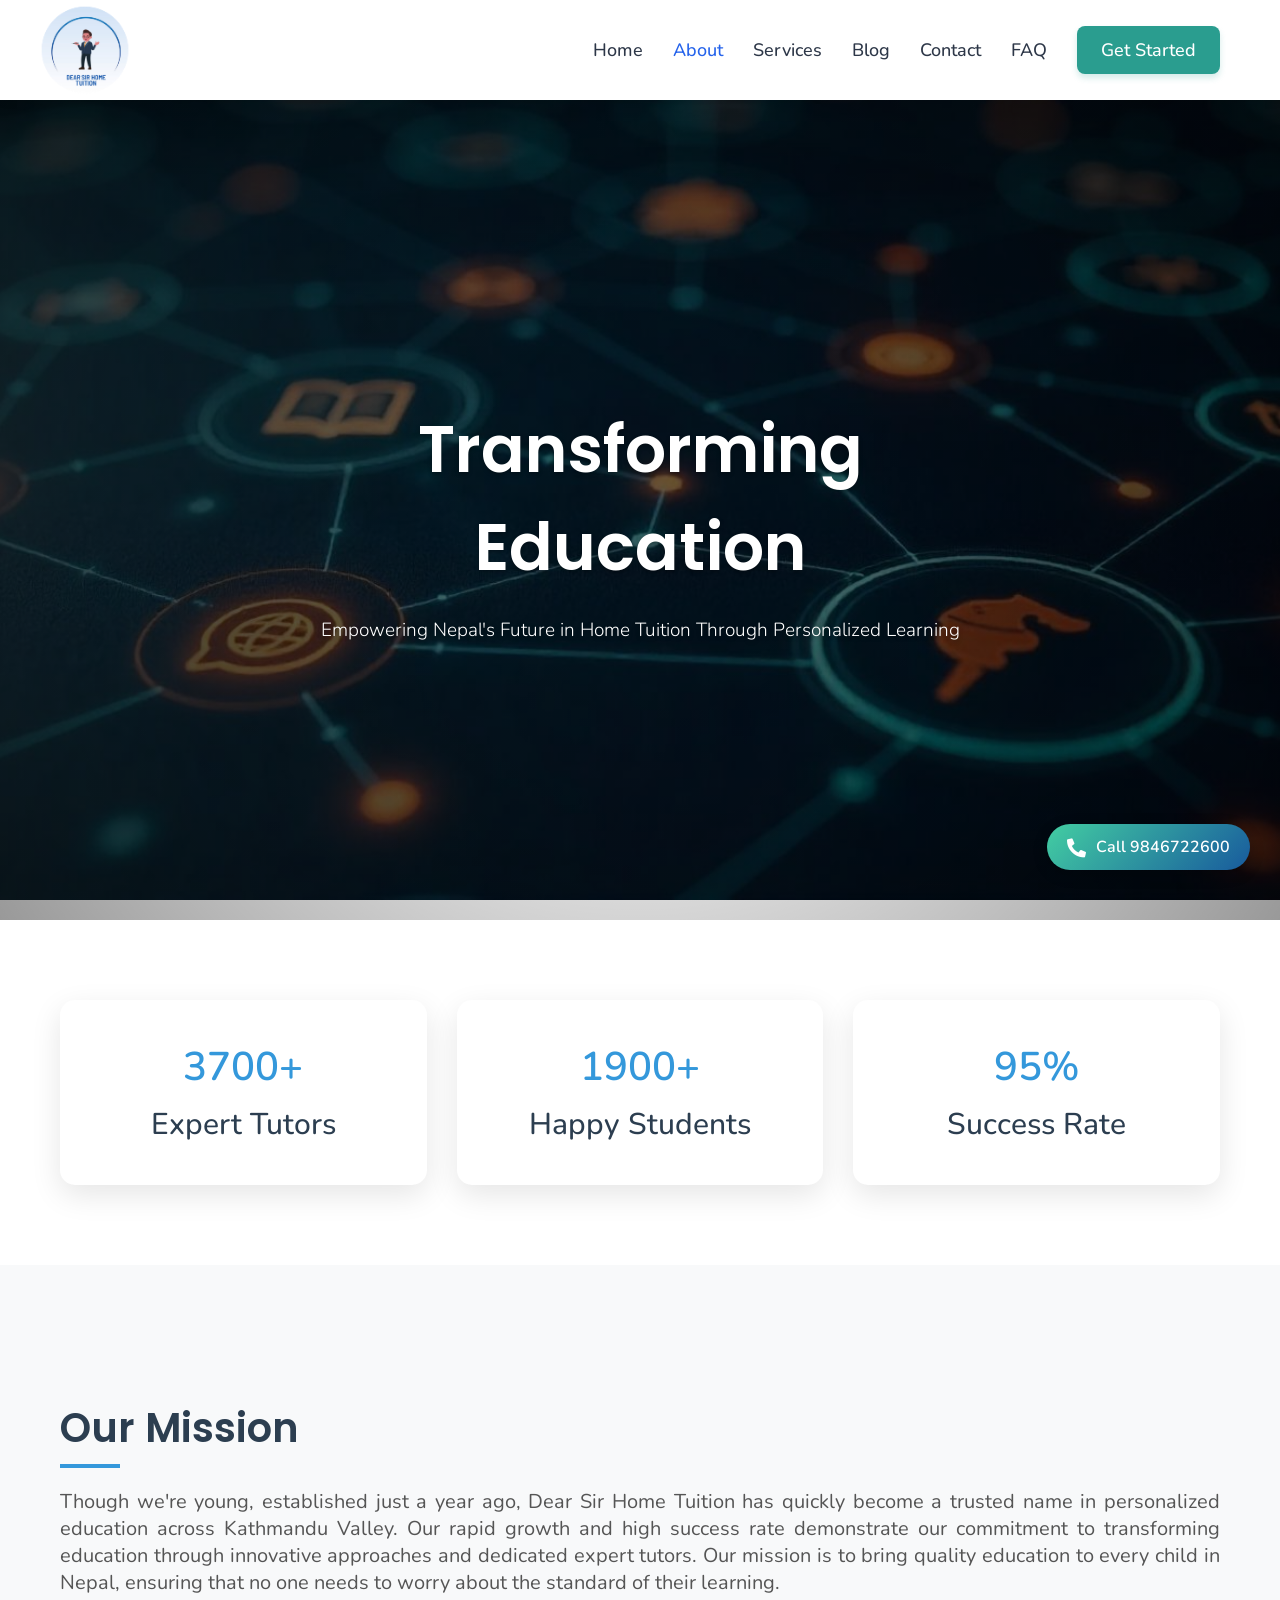
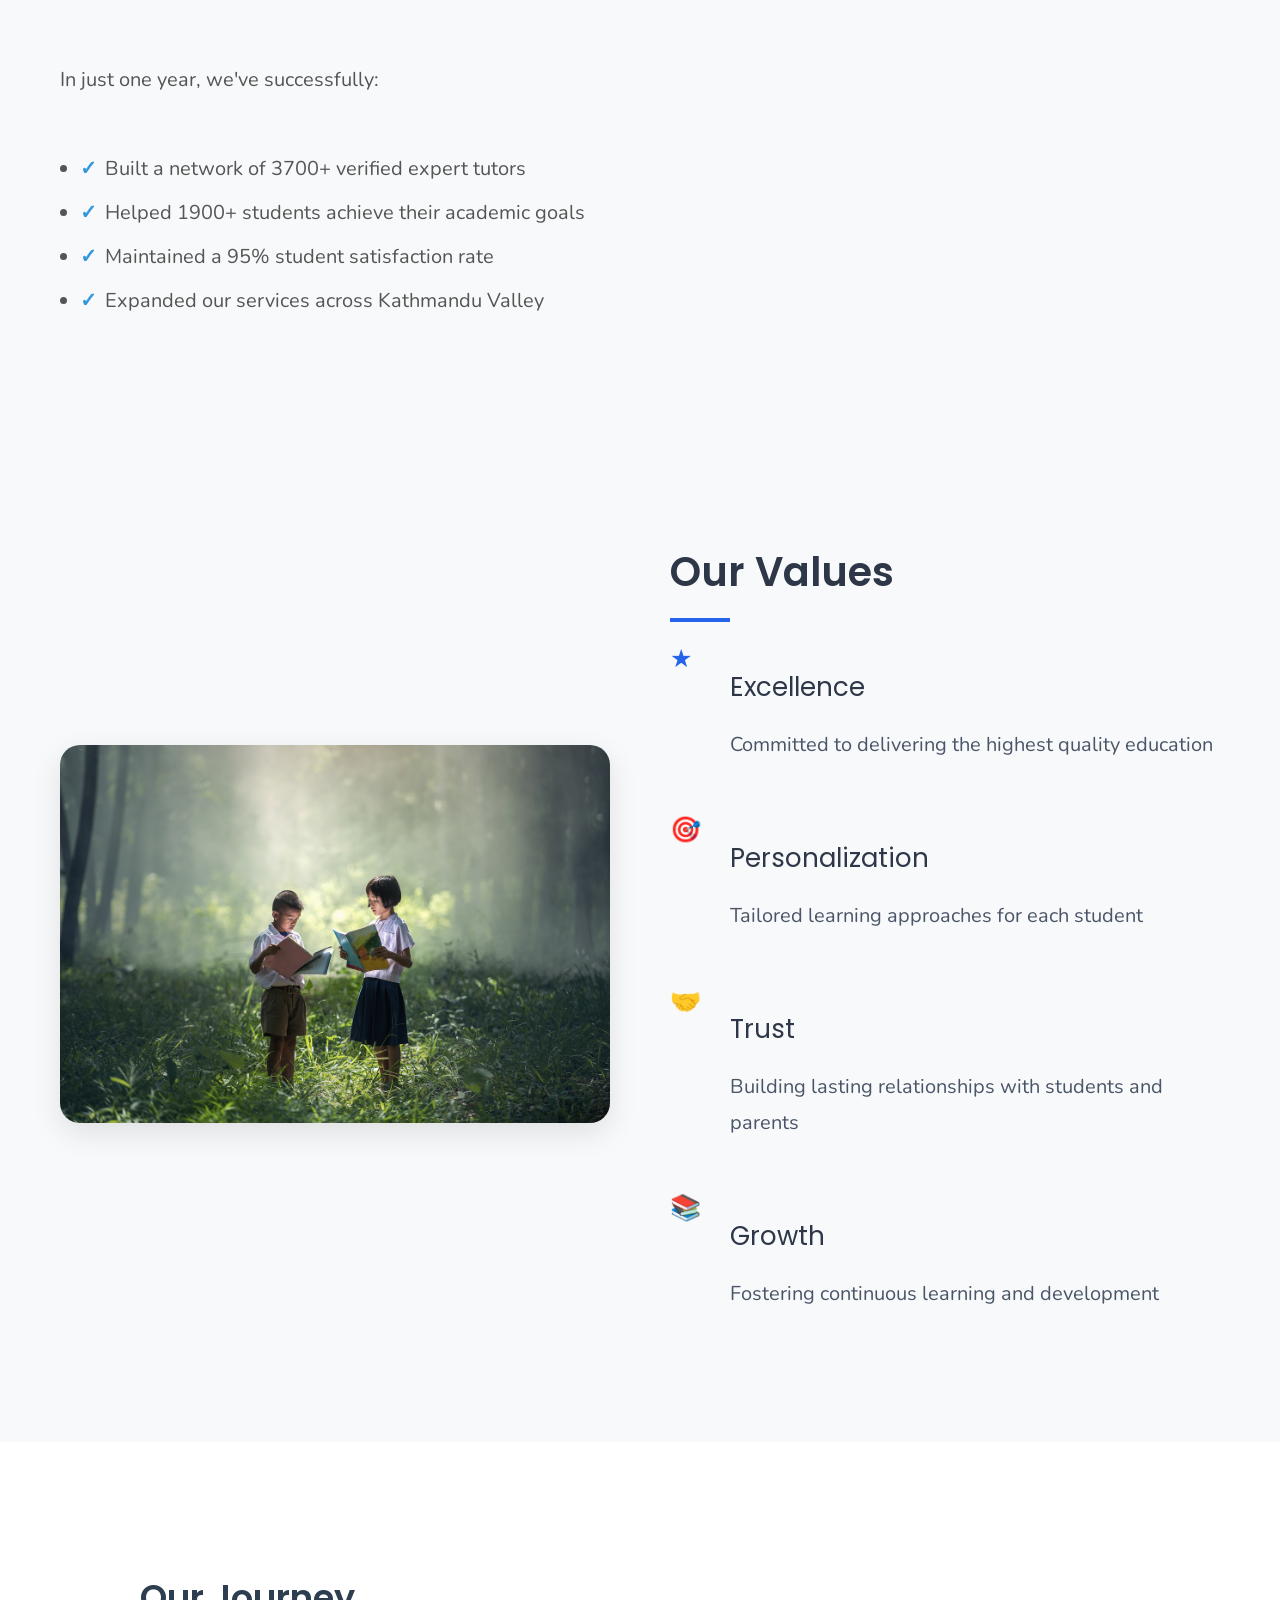
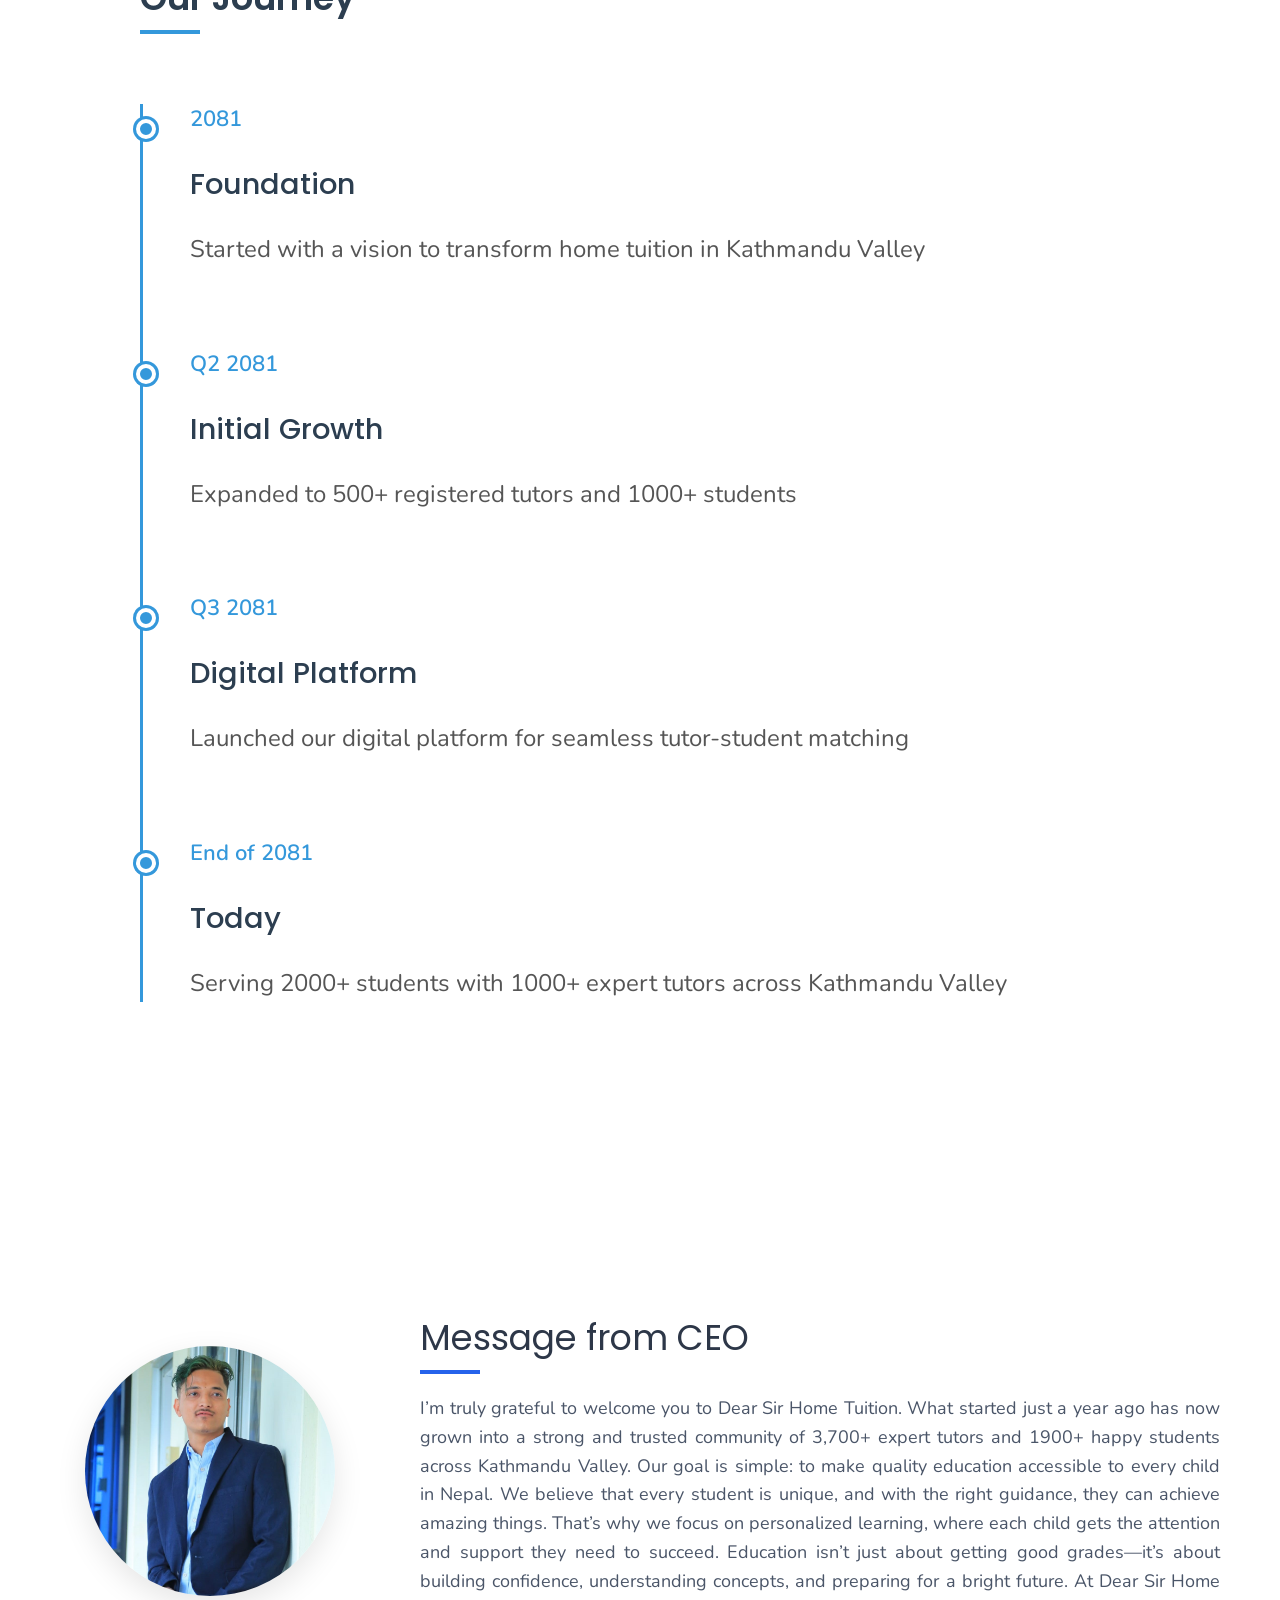
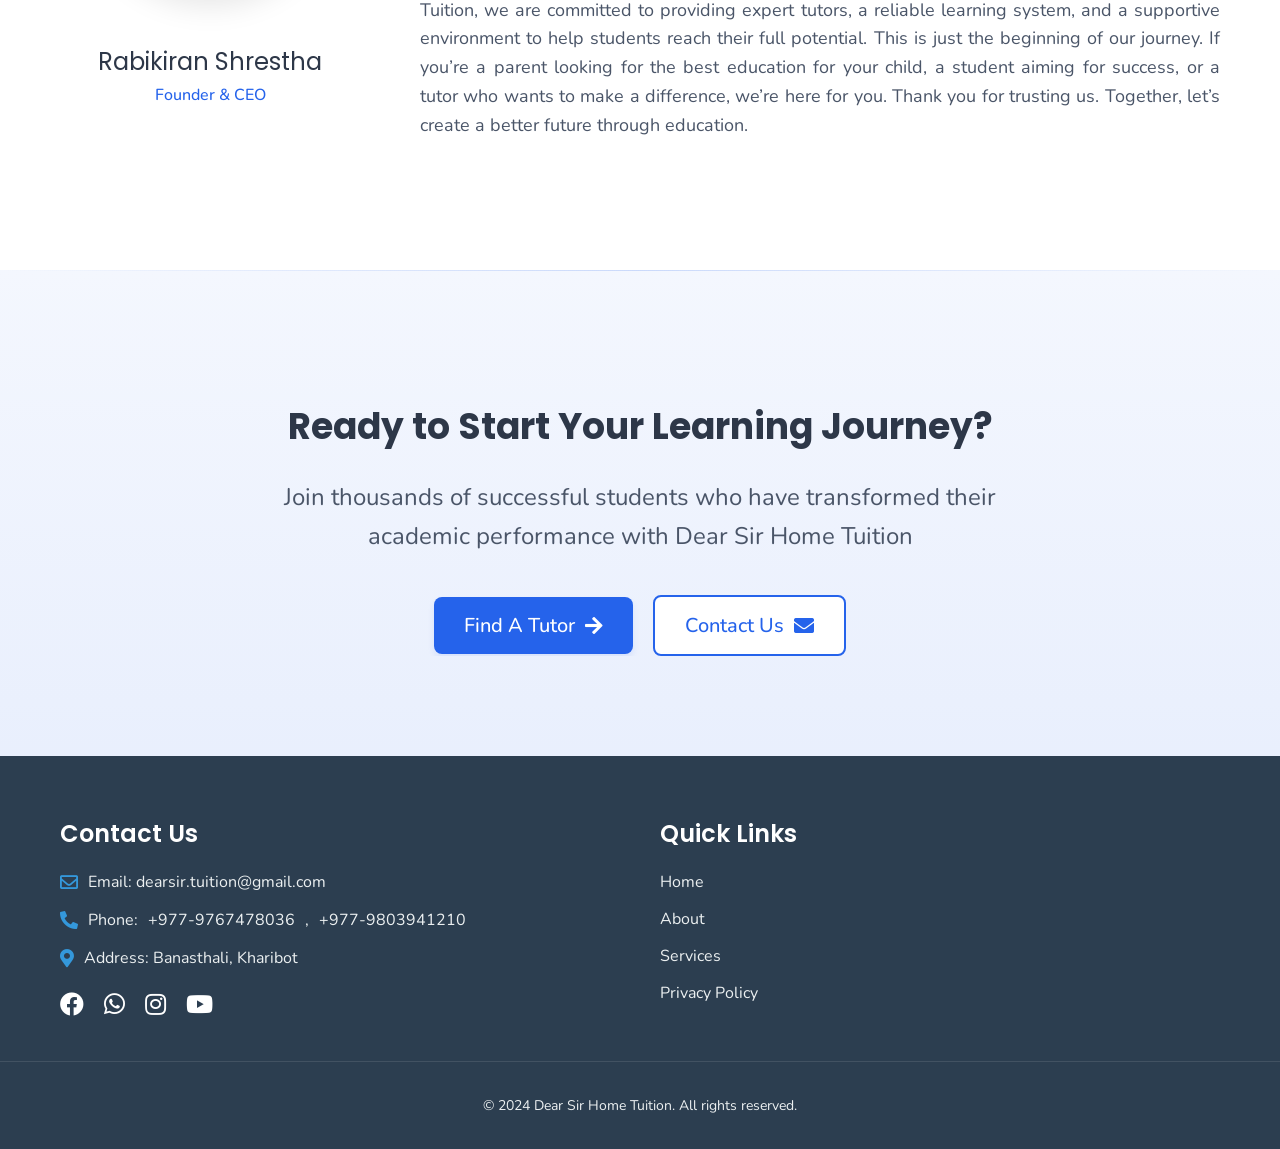
==== about.html @ 98750190 "Add files via upload" ====
<!DOCTYPE html>
<html lang="en">
<head>

     <link rel="icon" href="/image/favicon.ico" type="image/x-icon">

    <script async src="https://www.googletagmanager.com/gtag/js?id=G-DXKBVVB6PF"></script>
    <script>
      window.dataLayer = window.dataLayer || [];
      function gtag(){dataLayer.push(arguments);}
      gtag('js', new Date());

      gtag('config', 'G-DXKBVVB6PF');
    </script>
    
    <meta charset="UTF-8">
    <meta name="viewport" content="width=device-width, initial-scale=1.0">
    <title>About Us - Dear Sir Home Tuition</title>

    <!-- Same font and style imports as index.html -->
    <link rel="preconnect" href="https://fonts.googleapis.com">
    <link rel="preconnect" href="https://fonts.gstatic.com" crossorigin>
    <link href="https://fonts.googleapis.com/css2?family=Poppins:wght@400;500;600&display=swap" rel="stylesheet">
    <link href="https://fonts.googleapis.com/css2?family=Bodoni+Moda:wght@400;700&display=swap" rel="stylesheet">
    <link href="https://fonts.googleapis.com/css2?family=Macondo&display=swap" rel="stylesheet">
    <link href="https://fonts.googleapis.com/css2?family=EB+Garamond:ital,wght@0,400..800;1,400..800&family=Lato:ital,wght@0,100;0,300;0,400;0,700;0,900;1,100;1,300;1,400;1,700;1,900&family=Macondo&family=Montserrat:ital,wght@0,100..900;1,100..900&family=Noto+Sans+Mongolian&display=swap" rel="stylesheet">
    
    <link rel="stylesheet" href="style.css">
    <link rel="stylesheet" href="https://cdnjs.cloudflare.com/ajax/libs/font-awesome/5.15.1/css/all.min.css">
    <style>
        /* Modern Typography */
        h1, h2, h3 {
            font-family: 'Poppins', sans-serif !important;
            color: #2c3e50;
        }

        /* Ensure navbar stays on top */
        .navbar {
            position: relative;
            z-index: 1000;
            background: white;
        }



        body, html {
    margin: 0;
    padding: 0;
    width: 100%;
    overflow-x: hidden; /* Prevent horizontal scroll */
}

/* About hero section */
.about-hero {
    width: 100vw; /* Full viewport width */
    height: calc(100vh - 80px);
    background: linear-gradient(rgba(0, 0, 0, 0.6), rgba(0, 0, 0, 0.6)), url('image/about_bg2.png');
    background-size: cover;
    background-position: center;
    background-attachment: fixed;
    display: flex;
    align-items: center;
    justify-content: center;
    text-align: center;
    position: relative;
    overflow: hidden;
    margin: 0; /* Remove any margins */
    padding: 0; /* Remove any padding */
    left: 0;
    right: 0;
}

/* Container reset */
.container {
    width: 100%;
    margin: 0;
    padding: 0;
    overflow: hidden;
}

        .about-hero::before {
            content: '';
            position: absolute;
            top: 0;
            left: 0;
            right: 0;
            bottom: 0;
            background: radial-gradient(circle, transparent 20%, rgba(0, 0, 0, 0.4) 100%);
        }

        .about-hero-content {
            position: relative;
            z-index: 2;
            max-width: 800px;
            padding: 0 20px;
        }

        .about-hero h1 {
            font-size: 6.5em !important;
            font-weight: 600;
            margin-bottom: 20px;
            color: white;
            text-shadow: 0 2px 4px rgba(0, 0, 0, 0.3);
        }

        .about-hero p {
            font-size: 1.9em;
            font-weight: 300;
            margin-bottom: 30px;
            color: white;
            text-shadow: 0 2px 4px rgba(0, 0, 0, 0.3);
        }

        /* Add subtle floating animation to text */
        @keyframes float {
            0% { transform: translateY(0px); }
            50% { transform: translateY(-10px); }
            100% { transform: translateY(0px); }
        }

        .about-hero-content {
            animation: float 6s ease-in-out infinite;
        }

        /* Stats Section */
        .stats-section {
            padding: 80px 0;
            background: white;
        }

        .stats-grid {
            display: grid;
            grid-template-columns: repeat(3, 1fr);
            gap: 30px;
            max-width: 1200px;
            margin: 0 auto;
            padding: 0 20px;
        }

        .stat-card {
            background: white;
            padding: 40px 30px;
            text-align: center;
            border-radius: 15px;
            box-shadow: 0 10px 30px rgba(0,0,0,0.1);
            transition: transform 0.3s ease;
        }

        .stat-card:hover {
            transform: translateY(-10px);
        }

        .stat-number {
            font-size: 4em !important;
            font-weight: 600;
            color: #3498db;
            margin-bottom: 10px;
        }

        .stat-label {
            font-size: 3em !important;
            color: #2c3e50;
            font-weight: 500;
        }

        /* Mission Section Styles */
        .mission-section {
            padding: 100px 0;
            background: #f8f9fa;
        }

        .mission-content {
            max-width: 1200px;
            margin: 0 auto;
            padding: 0 20px;
        }

        .mission-text h2 {
            font-family: 'Poppins', sans-serif;
            font-size: 4em;
            font-weight: 600;
            color: #2c3e50;
            margin-bottom: 30px;
            position: relative;
          
        }

        .mission-text h2::after {
            content: '';
            position: absolute;
            bottom: -10px;
            left: 0;
            width: 60px;
            height: 4px;
            background: #3498db;
        }

        .mission-text p {
            font-size: 2rem !important;
            color: #555;
            padding-bottom: 30px;
            margin-bottom: 30px;
            text-align: justify;
        }

        .mission-text .intro-text {
            margin-bottom: 40px;
        }

        .achievement-list {
            margin-top: 20px;
            padding-left: 20px;
        }

        .achievement-list li {
            font-size: 2rem !important;
            color: #555;
            margin-bottom: 20px;
            position: relative;
            padding-left: 35px;
            line-height: 1.6;
        }

        .achievement-list li::before {
            content: '✓';
            position: absolute;
            left: 0;
            color: #3498db;
            font-weight: bold;
        }



        /* Journey Section Styles */
        .journey-section {
            padding: 100px 0;
            max-width: 1000px;
            margin: 0 auto;
        }

        .journey-section h2 {
            font-family: 'Poppins', sans-serif;
            font-size: 3.5em !important;
            font-weight: 600;
            color: #2c3e50;
            position: relative;
            
            margin-bottom: 80px;
        }

        .journey-section h2::after {
            content: '';
            position: absolute;
            bottom: -10px;
            left: 0;
            width: 60px;
            height: 4px;
            background: #3498db;
        }


        .timeline {
            position: relative;
            padding-left: 50px;
        }

        .timeline::before {
            content: '';
            position: absolute;
            left: 0;
            top: 0;
            bottom: 0;
            width: 3px;
            background: #3498db;
        }

        .timeline-item {
            margin-bottom: 100px;
            position: relative;
        }

        .timeline-item::before {
            content: '';
            position: absolute;
            left: -54px;
            top: 15px;
            width: 12px;
            height: 12px;
            border-radius: 50%;
            background: #3498db;
            border: 4px solid #fff;
            box-shadow: 0 0 0 3px #3498db;
        }

        .year {
            font-size: 2.2em;
            font-weight: 600;
            color: #3498db;
            margin-bottom: 15px;
        }

        .timeline-item h3 {
            font-size: 2.9em;
            font-weight: 500;
            color: #2c3e50;
            margin-bottom: 20px;
        }

        .timeline-item p {
            font-size: 2.4em;
            line-height: 1.6;
            color: #555;
        }

        /* Increase spacing between timeline items */
        .timeline-item {
            margin: 80px 0;
        }

        /* Make timeline line thicker */
        .timeline::before {
            width: 3px;
        }

        /* Responsive Design */
        @media (max-width: 768px) {
            .stats-grid {
                grid-template-columns: 1fr;
            }

            .mission-content {
                grid-template-columns: 1fr;
            }

           

        .mission-text p {
            font-size: 2.4rem !important;
            
        }

      

        .achievement-list li {
            font-size: 2.4rem !important;
            
        }

            
            .intro-text{
                font-size: 2rem !important;
            }
            .achievement-list2{
                font-size: 2rem !important;
            }

            .timeline::before {
                left: 20px;
            }

            .timeline-content {
                width: calc(100% - 50px);
                margin-left: 50px !important;
            }

            .journey-section h2 {
            padding-left: 2rem;
           
        }
        .journey-section h2::after {
           
         
            left: 2rem;
            
        }

            .about-hero {
                height: calc(100vh - 60px); /* Adjust for smaller navbar on mobile */
            }
            
            .about-hero p {
                font-size: 3em;
            }


        }

        .achievement-list {
            margin-top: 20px;
            padding-left: 20px;
        }

        .achievement-list li {
            font-size: 2em;
            color: #555;
            margin-bottom: 12px;
            position: relative;
            padding-left: 25px;
        }

        .achievement-list li::before {
            content: '✓';
            position: absolute;
            left: 0;
            color: #3498db;
            font-weight: bold;
        }




        /* Values Section */
        .values-section {
            padding: 80px 0;
            background: #f8f9fa;
        }

        .values-container {
            max-width: 1200px;
            margin: 0 auto;
            display: flex;
            gap: 60px;
            align-items: center;
            padding: 0 20px;
        }

        .values-image {
            flex: 1;
        }

        .mission-img {
            width: 100%;
            height: auto;
            border-radius: 20px;
            box-shadow: 0 10px 30px rgba(0, 0, 0, 0.1);
        }

        .values-content {
            flex: 1;
        }

        .values-content h2 {
            font-size: 4em !important;
            font-weight: 600;
            margin-bottom: 40px;
            color: #2d3748;
            position: relative;
        }

        .values-content h2::after {
            content: '';
            position: absolute;
            bottom: -20px;
            left: 0;
            width: 60px;
            height: 4px;
            background: #2563EB;
        }

        .value-item {
            display: flex;
            align-items: flex-start;
            margin-bottom: 30px;
            gap: 20px;
        }

        .value-icon {
            font-size: 2.5em !important;
            color: #2563EB;
            min-width: 40px;
        }

        .value-text h3 {
            font-size: 2.6em !important;
            margin-bottom: 10px;
            color: #2d3748;
        }

        .value-text p {
            font-size: 2em !important;
            color: #4a5568;
            line-height: 1.8;
        }

        @media (max-width: 768px) {
            .values-container {
                flex-direction: column;
                gap: 40px;
            }

            .values-content h2 {
                font-size: 3em;
            }

            .value-text h3 {
                font-size: 2em;
            }

            .value-text p {
                font-size: 1.4em;
            }
        }

        /* Message from CEO Section */
        .ceo-message-section {
            padding: 100px 0;
            background: #ffffff;
        }

        .ceo-message-content {
            max-width: 1200px;
            margin: 0 auto;
            display: flex;
            gap: 60px;
            align-items: center;
            padding: 0 20px;
            text-align: justify;
        }

        .ceo-image {
            flex: 0 0 300px;
            text-align: center;
        }

        .ceo-img {
            width: 250px;
            height: 250px;
            border-radius: 50%;
            object-fit: cover;
            margin-bottom: 20px;
            box-shadow: 0 10px 30px rgba(0, 0, 0, 0.1);
        }

        .ceo-info h3 {
            font-size: 2.4em;
            color: #2d3748;
            margin-bottom: 5px;
        }

        .ceo-role {
            font-size: 1.6em;
            color: #2563EB;
            font-weight: 500;
        }

        .message-content {
            flex: 1;
        }

        .message-content h2 {
            font-size: 3.5em;
            color: #2d3748;
            margin-bottom: 30px;
            position: relative;
        }

        .message-content h2::after {
            content: '';
            position: absolute;
            bottom: -10px;
            left: 0;
            width: 60px;
            height: 4px;
            background: #2563EB;
        }

        .message-text {
            font-size: 1.8em;
            line-height: 1.6;
            color: #4a5568;
            margin-bottom: 30px;
        }

        .see-more-btn {
            display: inline-flex;
            align-items: center;
            gap: 10px;
            background: #2563EB;
            color: white;
            border: none;
            padding: 15px 30px;
            border-radius: 8px;
            font-size: 1.6em;
            cursor: pointer;
            transition: all 0.3s ease;
        }

        .see-more-btn:hover {
            background: #1d4ed8;
            transform: translateX(5px);
        }

        .see-more-btn i {
            transition: transform 0.3s ease;
        }

        .see-more-btn:hover i {
            transform: translateX(5px);
        }

        @media (max-width: 768px) {
            .ceo-message-content {
                flex-direction: column;
                text-align: center;
                gap: 40px;
                text-align: justify;
            }

            .message-content h2::after {
                left: 50%;
                transform: translateX(-50%);
            }

            .ceo-image {
                flex: none;
            }

            .message-content h2 {
                font-size: 4em;
            }

            .message-text {
                font-size: 2.5em;
            }

            .see-more-btn {
                font-size: 1.4em;
            }
        }

        /* Ready to Start Section */
        .ready-start-section {
            padding: 100px 0;
            background: linear-gradient(rgba(37, 99, 235, 0.05), rgba(37, 99, 235, 0.1));
            text-align: center;
            position: relative;
            overflow: hidden;
        }

        .ready-start-section::before {
            content: '';
            position: absolute;
            top: 0;
            left: 0;
            right: 0;
            height: 1px;
            background: linear-gradient(to right, transparent, rgba(37, 99, 235, 0.2), transparent);
        }

        .ready-start-content {
            max-width: 800px;
            margin: 0 auto;
            padding: 0 20px;
        }

        .ready-start-content h2 {
            font-size: 3.6em !important;
            color: #2d3748;
            margin-bottom: 20px;
            font-weight: 700;
        }

        .ready-start-content p {
            font-size: 2.4em !important;
            color: #4a5568;
            margin-bottom: 40px;
            line-height: 1.6;
        }

        .cta-buttons {
            display: flex;
            gap: 20px;
            justify-content: center;
            align-items: center;
        }

        .cta-btn {
            display: inline-flex;
            align-items: center;
            gap: 10px;
            padding: 15px 30px;
            border-radius: 8px;
            font-size: 2em !important;
            font-weight: 500;
            text-decoration: none;
            transition: all 0.3s ease;
        }

        .cta-btn.primary {
            background: #2563EB;
            color: white;
            box-shadow: 0 4px 6px rgba(37, 99, 235, 0.1);
        }

        .cta-btn.primary:hover {
            background: #1d4ed8;
            transform: translateY(-2px);
            box-shadow: 0 6px 12px rgba(37, 99, 235, 0.2);
        }

        .cta-btn.secondary {
            background: white;
            color: #2563EB;
            border: 2px solid #2563EB;
        }

        .cta-btn.secondary:hover {
            background: rgba(37, 99, 235, 0.05);
            transform: translateY(-2px);
        }

        .cta-btn i {
            transition: transform 0.3s ease;
        }

        .cta-btn:hover i {
            transform: translateX(5px);
        }

        @media (max-width: 768px) {
            .ready-start-section {
                padding: 60px 0;
            }

            .ready-start-content h2 {
                font-size: 2.8em;
            }

            .ready-start-content p {
                font-size: 1.6em;
            }

            .cta-buttons {
                flex-direction: column;
                gap: 15px;
            }

            .cta-btn {
                width: 80% !important;
                justify-content: center;
                padding: 12px 24px;
                font-size: 1.4em;
            }
        }

    </style>
</head>
<body class="body">
      <!-- Navbar -->
<nav class="navbar">
    <div class="nav-content">
      <div class="nav-brand">
        <img src="image/logo.png" alt="Dear Sir Home Tuition Logo" onclick="window.location.href='index.html'" class="logo"/>
      </div>
      
      <ul class="nav-links">
        <li><a href="index.html" >Home</a></li>
        <li><a href="about.html" class="active">About</a></li>
        <li><a href="services.html">Services</a></li>
           <li><a href="Blog/blog.html">Blog</a></li>
        <li><a href="https://wa.me/+9779767478036">Contact</a></li>
        <li><a href="faq.html">FAQ</a></li>
        <li><button class="nav-cta" onclick="window.location.href='Apply/parent.html'">Get Started</button></li>
      </ul>
  
      <div class="hamburger">
        <div class="bar"></div>
        <div class="bar"></div>
        <div class="bar"></div>
      </div>
    </div>
  </nav>
  
  
      <!-- End of Navbar  -->

    <!-- About Hero Section -->
    <section class="about-hero">
        <div class="about-hero-content">
            <h1>Transforming Education</h1>
            <p>Empowering Nepal's Future in Home Tuition Through Personalized Learning</p>
        </div>
    </section>

    <section class="stats-section">
        <div class="stats-grid">
            <div class="stat-card">
                <div class="stat-number">3700+</div>
                <div class="stat-label">Expert Tutors</div>
            </div>
            <div class="stat-card">
                <div class="stat-number">1900+</div>
                <div class="stat-label">Happy Students</div>
            </div>
            <div class="stat-card">
                <div class="stat-number">95%</div>
                <div class="stat-label">Success Rate</div>
            </div>
        </div>
    </section>

    <!-- Mission Section -->
    <section class="mission-section">
        <div class="container">
            <div class="mission-content">
                <div class="mission-text">
                    <h2>Our Mission</h2>
                    <p class="intro-text">Though we're young, established just a year ago,
                         Dear Sir Home Tuition has quickly become a trusted name in personalized education 
                         across Kathmandu Valley. Our rapid growth and high success rate demonstrate our
                          commitment to transforming education through innovative approaches and dedicated
                           expert tutors. <b> Our mission is to bring quality education to every child in Nepal, 
                            ensuring that no one needs to worry about the standard of their learning.</b>
                    </p>
                    <p class="achievement-list2">In just one year, we've successfully:</p>

                    <ul class="achievement-list">
                        <li>Built a network of 3700+ verified expert tutors</li>
                        <li>Helped 1900+ students achieve their academic goals</li>
                        <li>Maintained a 95% student satisfaction rate</li>
                        <li>Expanded our services across Kathmandu Valley</li>
                    </ul>
                </div>
            </div>
        </div>
    </section>

    

    <!-- Values Section -->
    <section class="values-section">
        <div class="values-container">
            <div class="values-image">
                <img src="image/about_mission.jpg" alt="Our Values" class="mission-img">
            </div>
            <div class="values-content">
                <h2>Our Values</h2>
                
                <div class="value-item">
                    <div class="value-icon">★</div>
                    <div class="value-text">
                        <h3>Excellence</h3>
                        <p>Committed to delivering the highest quality education</p>
                    </div>
                </div>

                <div class="value-item">
                    <div class="value-icon">🎯</div>
                    <div class="value-text">
                        <h3>Personalization</h3>
                        <p>Tailored learning approaches for each student</p>
                    </div>
                </div>

                <div class="value-item">
                    <div class="value-icon">🤝</div>
                    <div class="value-text">
                        <h3>Trust</h3>
                        <p>Building lasting relationships with students and parents</p>
                    </div>
                </div>

                <div class="value-item">
                    <div class="value-icon">📚</div>
                    <div class="value-text">
                        <h3>Growth</h3>
                        <p>Fostering continuous learning and development</p>
                    </div>
                </div>
            </div>
        </div>
    </section>

    <!-- Our Journey Section -->
    <section class="journey-section">
        <h2>Our Journey</h2>
        <div class="timeline">
            <div class="timeline-item">
                <div class="year">2081</div>
                <h3>Foundation</h3>
                <p>Started with a vision to transform home tuition in Kathmandu Valley</p>
            </div>

            <div class="timeline-item">
                <div class="year">Q2 2081</div>
                <h3>Initial Growth</h3>
                <p>Expanded to 500+ registered tutors and 1000+ students</p>
            </div>

            <div class="timeline-item">
                <div class="year">Q3 2081</div>
                <h3>Digital Platform</h3>
                <p>Launched our digital platform for seamless tutor-student matching</p>
            </div>

            <div class="timeline-item">
                <div class="year">End of 2081</div>
                <h3>Today</h3>
                <p>Serving 2000+ students with 1000+ expert tutors across Kathmandu Valley</p>
            </div>
        </div>
    </section>

    <!-- Message from CEO Section -->
    <section class="ceo-message-section">
        <div class="container">
            <div class="ceo-message-content">
                <div class="ceo-image">
                    <img src="image/Rabikiran_Shrestha2.jpg" alt="Rabikiran Shrestha" class="ceo-img">
                    <div class="ceo-info">
                        <h3>Rabikiran Shrestha</h3>
                        <span class="ceo-role">Founder & CEO</span>
                    </div>
                </div>
                
                <div class="message-content">
                    <h2>Message from CEO</h2>
                    <p class="message-text">
                        I’m truly grateful to welcome you to Dear Sir Home Tuition. What started just a year ago has now grown into a strong and trusted community of 3,700+ expert tutors and 1900+ happy students across Kathmandu Valley.

Our goal is simple: to make quality education accessible to every child in Nepal. We believe that every student is unique, and with the right guidance, they can achieve amazing things. That’s why we focus on personalized learning, where each child gets the attention and support they need to succeed.

Education isn’t just about getting good grades—it’s about building confidence, understanding concepts, and preparing for a bright future. At Dear Sir Home Tuition, we are committed to providing expert tutors, a reliable learning system, and a supportive environment to help students reach their full potential.

This is just the beginning of our journey. If you’re a parent looking for the best education for your child, a student aiming for success, or a tutor who wants to make a difference, we’re here for you.

Thank you for trusting us. Together, let’s create a better future through education.
                    </p>
                  <!--  <button class="see-more-btn" onclick="window.location.href='blog.html#ceo-message'">
                        See More 
                        <i class="fas fa-arrow-right"></i>
                    </button> -->
                </div>
            </div>
        </div>
    </section>

  

    <!-- Ready to Start Section -->
    <section class="ready-start-section">
        <div class="container">
            <div class="ready-start-content">
                <h2>Ready to Start Your Learning Journey?</h2>
                <p>Join thousands of successful students who have transformed their academic performance with Dear Sir Home Tuition</p>
                
                <div class="cta-buttons">
                    <a href="Apply/parent.html" class="cta-btn primary">
                        Find A Tutor
                        <i class="fas fa-arrow-right"></i>
                    </a>
                    <a href="https://wa.me/+9779767478036" class="cta-btn secondary">
                        Contact Us
                        <i class="fas fa-envelope"></i>
                    </a>
                </div>
            </div>
        </div>
    </section>

    

 
<footer class="footer">
    <div class="footer-content">
      <!-- Contact Info -->
      <div class="footer-section">
        <h2>Contact Us</h2>
        <div class="contact-info">
          <p>
            <i class="far fa-envelope"></i>
            <a href="mailto:dearsir.tuition@gmail.com">Email: dearsir.tuition@gmail.com</a>
          </p>
          <p>
            <i class="fas fa-phone-alt"></i>
            Phone: <a href="tel:+9779767478036">+977-9767478036</a>,
            <a href="tel:+9779803941210">+977-9803941210</a>
          </p>
          <p>
            <i class="fas fa-map-marker-alt"></i>
            Address: Banasthali, Kharibot
          </p>
        </div>
        <!-- Social Media Links -->
        <div class="social-links">
          <a href="https://www.facebook.com/share/1PNnUetz7Z/" target="_blank" class="social-link">
            <i class="fab fa-facebook"></i>
          </a>
          <a href="https://wa.me/+9779846722600" target="_blank" class="social-link">
            <i class="fab fa-whatsapp"></i>
          </a>
          <a href="https://www.instagram.com/dearsirhome?igsh=MWFmaDdvZGg0em9ibQ==" target="_blank" class="social-link">
            <i class="fab fa-instagram"></i>
          </a>
            <a href=https://youtube.com/@dearsirhometuition?si=Ao-_BuNyDNCQ2gVK target="_blank" class="social-link">
            <i class="fab fa-youtube"></i>
          </a>
        </div>
      </div>
  
  
      <!-- Quick Links -->
      <div class="footer-section">
        <h2>Quick Links</h2>
        <ul class="quick-links">
          <li><a href="index.html">Home</a></li>
          <li><a href="about.html">About</a></li>
          <li><a href="services.html">Services</a></li>
          <li><a href="privacy.html">Privacy Policy</a></li>
        </ul>
      </div>
    </div>
  </a>
    <!-- Copyright -->
    <div class="footer-bottom">
      <p>&copy; 2024 Dear Sir Home Tuition. All rights reserved.</p>
    </div>
  </footer>
  
  
  <div class="floating-contact">
    <a href="tel:+977-9846722600" class="contact-btn">
      <i class="fas fa-phone-alt"></i>
      <span>Call 9846722600</span>
    </a>
  </div>
    

    

    
<script src="script.js"></script>
    
</body>
</html>
---- style.css ----
@import url("https://fonts.googleapis.com/css2?family=Nunito:wght@200;300;400;600;700;800;900&display=swap");
@import url('https://fonts.googleapis.com/css2?family=Bodoni+Moda:wght@400;700&display=swap');
@import url('https://fonts.googleapis.com/css2?family=DM+Sans:wght@400;500;700&display=swap');
@import url('https://fonts.googleapis.com/css2?family=Poppins:wght@400;500;600&display=swap');

@import url('https://fonts.googleapis.com/css2?family=Cormorant+Garamond:wght@400;700&display=swap');

@import url('https://fonts.googleapis.com/css2?family=Noto+Serif+Hentaigana:wght@200..900&family=Noto+Serif+Todhri&family=Roboto:ital,wght@0,100..900;1,100..900&display=swap');

@import url('https://fonts.googleapis.com/css2?family=Montserrat:wght@700&display=swap');

*:not(.navbar-link, .navbar-link, .section-title *) {

  text-decoration: none;
  outline: none;
  font-family: "Nunito", sans-serif;
  font-weight: 400;
}

* {
  box-sizing: border-box;
}

html {
    font-size: 62.5%;
    scroll-behavior: smooth;
}

body, html {
  margin: 0;
  padding: 0;
  width: 100%;
  overflow-x: hidden; /* Prevent horizontal scroll */
}

::selection {
    background: rgba(255, 215, 0, 0.3);
    color: white;
}


.navbar {
  position: fixed;
  top: 0;
  left: 0;
  width: 100%;
  background: rgba(255, 255, 255, 0.98);
  z-index: 1000;
  padding: 0;  /* Removed padding completely */
  box-shadow: 0 2px 10px rgba(0, 0, 0, 0.05);
}

.nav-content {
  display: flex;
  justify-content: space-between;
  align-items: center;
  padding: 0 2rem 0 1rem !important;  /* Added a small left padding */
  max-width: 1600px;
  margin: 0 auto;
  position: relative;
}

.nav-brand {
  display: flex;
  align-items: center;
  position: relative;
  z-index: 2;
  margin-top: -6rem !important;
  margin-bottom: -6rem !important;
  margin-left: -1rem !important;  /* Reduced from -4rem to a more moderate -1rem */
  padding-left: 0 !important;
}

/* Make the logo bigger with a more specific selector */
.nav-brand img.logo {
  height: 25rem !important;
  width: auto !important;
  max-height: none !important;
  max-width: none !important;
  object-fit: contain !important;
  margin-left: 0 !important; /* Remove this additional negative margin */
  transform: translateX(0) !important; /* Remove the transform */
}

.logo {
  height: 25rem !important;  /* Much larger with !important to override other styles */
  width: 25rem !important;   /* Also set a specific width */
  max-width: unset !important; /* Remove any max-width constraints */
  max-height: unset !important; /* Remove any max-height constraints */
}

.nav-links {
  display: flex;
  align-items: center;
  gap: 3rem;
  list-style: none;
  margin: 0;
  padding: 0;
  margin-left: auto;
  padding-right: 4rem;  /* Keep some right padding */
}

.nav-links a {
  font-size: 1.8rem;
  color: #2d3748;
  text-decoration: none;
  font-weight: 500;
  transition: all 0.3s ease;
  position: relative;
  padding: 0.5rem 0;
}

/* Remove underline effects */
.nav-links a::after {
  display: none;  /* Remove the underline effect */
}

.nav-links a:hover,
.nav-links a.active {
  color: #2A9D8F;
}

.nav-cta {
  background: #2A9D8F;
  color: #fff;
  padding: 1.2rem 2.4rem;
  border-radius: 8px;
  border: none;
  font-size: 1.8rem;
  font-weight: 500;
  cursor: pointer;
  transition: all 0.3s ease;
  box-shadow: 0 4px 6px rgba(42, 157, 143, 0.2);
}

.nav-cta:hover {
  background: #264653;
  transform: translateY(-2px);
  box-shadow: 0 6px 12px rgba(38, 70, 83, 0.3);
}

.nav-links .nav-cta.secondary {
  background: transparent;
  color: #2A9D8F;
  padding: 1.2rem 2.4rem;
  border-radius: 8px;
  border: 2px solid #2A9D8F;
  font-size: 1.6rem;
  font-weight: 500;
  cursor: pointer;
  transition: all 0.3s ease;
}

.nav-links .nav-cta.secondary.login-btn {
  padding: 1rem;
  border-radius: 50%;
  width: 40px;
  height: 40px;
  display: flex;
  align-items: center;
  justify-content: center;
  font-size: 1.4rem;
}

.nav-links .nav-cta.secondary:hover {
  background: #2A9D8F;
  color: white;
}

/* Mobile menu button */
.hamburger {
  display: none;
  cursor: pointer;
  z-index: 101; /* Ensure it's clickable above other elements */
}

.bar {
  display: block;
  width: 25px;
  height: 3px;
  margin: 5px auto;
  transition: all 0.3s ease;
  background-color: #333; /* Add darker color to make sure it's visible */
}

.hamburger.active .bar:nth-child(1) {
  transform: rotate(-45deg) translate(-5px, 6px);
}

.hamburger.active .bar:nth-child(2) {
  opacity: 0;
}

.hamburger.active .bar:nth-child(3) {
  transform: rotate(45deg) translate(-5px, -6px);
}

.nav-links.show {
  display: flex !important;
  flex-direction: column;
  position: absolute;
  top: 70px;
  left: 0;
  right: 0;
  background: white;
  box-shadow: 0 5px 10px rgba(0,0,0,0.1);
  padding: 20px;
  z-index: 999;
}

@media (max-width: 768px) {
  .hamburger {
    display: block;
  }
}

/* Mobile Responsive */
@media (max-width: 768px) {
  .hamburger {
    display: block;
  }

  .hamburger.active .bar:nth-child(2) {
    opacity: 0;
  }

  .hamburger.active .bar:nth-child(1) {
    transform: translateY(8px) rotate(45deg);
  }

  .hamburger.active .bar:nth-child(3) {
    transform: translateY(-8px) rotate(-45deg);
  }

  .nav-links {
    position: fixed;
    left: -100%;
    top: 0;
    gap: 0;
    flex-direction: column;
    background: rgba(255, 255, 255, 0.98);
    width: 100%;
    height: 100vh;
    text-align: center;
    transition: 0.3s ease-in-out;
    box-shadow: 0 2px 10px rgba(0, 0, 0, 0.1);
    padding: 7rem 0 2rem 0;
    padding-left: 0;  /* Remove padding on mobile */
    justify-content: flex-start;
    z-index: 1000; /* Ensure it appears above other content */
    display: flex;
    align-items: center;
    overflow-y: auto;
  }

  .nav-links.active {
    left: 0;
  }

  .nav-links li {
    margin: 1rem 0;
    transform: translateY(20px);
    opacity: 0;
    transition: all 0.3s ease;
  }
  
  .nav-links.active li {
    transform: translateY(0);
    opacity: 1;
    transition-delay: 0.2s;
  }
  
  .nav-links.active li:nth-child(2) { transition-delay: 0.3s; }
  .nav-links.active li:nth-child(3) { transition-delay: 0.4s; }
  .nav-links.active li:nth-child(4) { transition-delay: 0.5s; }
  .nav-links.active li:nth-child(5) { transition-delay: 0.6s; }
  .nav-links.active li:nth-child(6) { transition-delay: 0.7s; }
  .nav-links.active li:nth-child(7) { transition-delay: 0.8s; }
  .nav-links.active li:nth-child(8) { transition-delay: 0.9s; }

  .nav-links a {
    font-size: 2.5rem;  /* Increased mobile font size */
    padding: 1rem 0;  /* Adjusted mobile padding */
    font-weight: 500;
    display: inline-block;
    position: relative;
  }
  
  .nav-links a::after {
    content: '';
    position: absolute;
    width: 0;
    height: 2px;
    bottom: 0;
    left: 50%;
    background-color: #43cea2;
    transition: all 0.3s ease;
    transform: translateX(-50%);
  }
  
  .nav-links a:hover::after,
  .nav-links a.active::after {
    width: 50%;
  }

  .nav-cta {
    font-size: 2.2rem;  /* Adjusted mobile CTA font size */
    padding: 1.2rem 2.5rem;  /* Adjusted mobile CTA padding */
    margin-top: 1.5rem;
  }

  .nav-brand {
    margin-top: -6rem !important;
    margin-bottom: -6rem !important;
    margin-left: -1rem !important; /* Reduced for mobile too */
    padding-left: 0 !important;
    z-index: 1001; /* Make logo appear above the fullscreen menu */
  }
  
  .hamburger {
    z-index: 1001; /* Make hamburger appear above the fullscreen menu */
  }
  
  /* Add close button styling at the top of the menu */
  .nav-links.active::before {
    content: "×";
    position: absolute;
    top: 20px;
    right: 20px;
    font-size: 3rem;
    color: #333;
    cursor: pointer;
    display: none; /* Hide as we're using hamburger instead */
  }
  
  /* Style the profile dropdown in fullscreen menu */
  #profileContainer {
    margin-top: 2rem;
  }
  
  .profile-trigger i {
    font-size: 2.5rem;
  }
  
  .dropdown-content {
    position: relative;
    box-shadow: none;
    margin-top: 1rem;
    width: 100%;
    background: #f5f5f5;
    border-radius: 10px;
  }
  
  .dropdown-content a {
    font-size: 2rem;
    padding: 1.2rem;
  }
}

/* Teacher Login Dropdown */
.dropdown {
  position: relative;
  display: inline-block;
}

.dropdown-toggle {
  display: flex;
  align-items: center;
  gap: 0.5rem;
}

.dropdown-menu {
  display: none;
  position: absolute;
  right: 0;
  top: 100%;
  background: #fff;
  min-width: 200px;
  box-shadow: 0 4px 12px rgba(0, 0, 0, 0.1);
  border-radius: 8px;
  padding: 0.5rem 0;
  z-index: 1000;
}

.dropdown:hover .dropdown-menu {
  display: block;
}

.dropdown-item {
  display: block;
  padding: 0.8rem 1.5rem;
  color: #2d3748;
  font-size: 1.4rem;
  transition: all 0.3s ease;
}

.dropdown-item:hover {
  background: #f7fafc;
  color: #2563EB;
}

.dropdown-divider {
  height: 1px;
  background: #e2e8f0;
  margin: 0.5rem 0;
}

@media (max-width: 768px) {
  .dropdown-menu {
    position: static;
    box-shadow: none;
    background: #f7fafc;
    margin-top: 0.5rem;
  }

  .dropdown-item {
    padding: 1rem 2rem;
    font-size: 1.6rem;
  }
}

/* Active link styles */
.nav-links a.active {
  color: #2563EB; /* Blue color for active link */
  position: relative;
}

.nav-links a.active::after {
  content: '';
  position: absolute;
  bottom: -4px;
  left: 0;
  width: 100%;
  height: 2px;
  background-color: #2563EB;
  transition: width 0.3s ease;
}

/* Hover effect for non-active links */
.nav-links a:not(.active):hover {
  color: #2563EB;
}



/* Mobile Responsive */
@media (max-width: 768px) {

  .nav-content {
    padding: 0 2rem;
  }

  /* Remove conflicting styles for nav-links */
  /* .nav-links {
    display: none; 
    position: absolute;
    top: 100%;
    left: 0;
    width: 100%;
    background: #fff;
    padding: 2rem;
    flex-direction: column;
    gap: 2rem;
    box-shadow: 0 2px 10px rgba(0, 0, 0, 0.1);
  }

  .nav-links.active {
    display: flex;
  } */

  .mobile-menu-btn {
    display: flex;
  }

  .mobile-menu-btn.active span:nth-child(1) {
    transform: rotate(45deg) translate(8px, 8px);
  }

  .mobile-menu-btn.active span:nth-child(2) {
    opacity: 0;
  }

  .mobile-menu-btn.active span:nth-child(3) {
    transform: rotate(-45deg) translate(7px, -7px);
  }

  .nav-cta {
    font-size: 2.8rem; /* Matching font size for CTA button */
    padding: 1.5rem 2rem; /* Adjusted padding */
  }


  .hero-subtitle {
    font-size: 2.2rem;
    width: 100%;
    padding: 0 2rem;
    margin: 2rem 0;
    white-space: normal;  /* Allow text to wrap */
    text-align: left;
  }

  /* Force line breaks after specific text */
  .hero-subtitle::after {
    content: 'Empowering students with personalized\A learning experiences and expert guidance\A for academic excellence.';
    white-space: pre;  /* Preserve line breaks */
    display: block;
    font-size: 2.6rem;
  }

  /* Hide the original text */
  .hero-subtitle br,
  .hero-subtitle span {
    display: none;
  }

  .hero-right {
    display: none !important;
  }

  
  .nav-brand {
    padding-left: 0;  
    margin-left: 0;/* Increased negative margin */
  }

  .welcome-text {
    font-size: 7rem;
    display: block;
    text-align: left;
    margin-bottom: 2rem;
  }

  .dear-text {
    font-size: 7rem;
    margin-top: 0;  /* Reset any existing margin */
  }



  .trusted-text {
    font-size: 2.8rem;
    text-align: left;
    margin: 2rem 0;
  }
}

/* Adjust main content padding to account for fixed navbar */
.container {
  padding-top: 8rem;
}



/* Hero Section Updates */
.section-1 {
  position: relative;
  min-height: 90vh; /* Just reduced height */
  background: #ffffff;
  display: flex;
  align-items: center;
  padding: 0 5%;
  overflow: hidden;
}



.hero-title {
  font-size: 7.2rem;
  
  font-family: 'Poppins', sans-serif;
  font-weight: 700;
  line-height: 1.2;
  margin-bottom: 1.5rem;
}





.welcome-text {
  font-size: 4.8rem;
  display: inline-block;
  position: relative;
  font-family: 'Poppins', sans-serif;
  color: transparent;
  min-width: 300px;

}

.welcome-text::before {
  content: 'Welcome to';
  position: absolute;
  top: 0;
  left: 0;
  width: 0;
  height: 100%;
  white-space: nowrap;
  overflow: hidden;
  color: #252525;
  font-weight: 600;
  letter-spacing: -0.02em;
  border-right: 4px solid #008fb2;
  animation: typing 4s steps(10) infinite;
}

@keyframes typing {
  0%, 90%, 100% {
    width: 0;
  }
  30%, 60% {
    width: 100%;
  }
}

@keyframes cursor {
  50% {
    border-color: transparent;
  }
}





.dear-text {
  font-family: 'Montserrat', sans-serif;
  font-weight: 700;
  color: #007BFF;
  margin-bottom: 2.5rem; /* Increased from default to add more space */
  display: inline-block;
  position: relative;
  line-height: 1.2;
}

.dear-text .line1,
.dear-text .line2 {
  font-family: 'Poppins', sans-serif;  /* Added selector and !important */
  font-weight: 500;
  display: block;
}


.hero-subtitle {
  font-family: 'Poppins', sans-serif;
  font-size: 2rem;
  font-weight: 400;
  color: #404040;
  max-width: 800px;
  margin: 0 0 3rem 0; /* Increased bottom margin to 3rem */
  line-height: 1.5;
  position: relative;
  text-align: left;
}

.trusted-text {
  font-family: 'Poppins', sans-serif;
  font-size: 1.8rem;
  font-weight: 400;
  color: #555;
  margin: 0 0 4rem 0; /* Increased bottom margin to 4rem */
  position: relative;
}

.trusted-number {
  color: #2563EB;
  font-weight: 600;
  display: inline;  /* Ensure number stays inline */
}

.hero-buttons {
  display: flex;
  gap: 2rem;
  margin-top: 2rem; /* Adjust as needed but keeping some space */
}

.primary-btn {
  padding: 1.6rem 3.2rem;
  background: #25aceb;
  color: #fff;
  border: none;
  border-radius: 50px;  /* More rounded corners */
  font-size: 1.8rem;
  font-weight: 500;
  cursor: pointer;
  transition: all 0.3s ease;
  box-shadow: 0 4px 15px rgba(37, 99, 235, 0.2);  /* Subtle shadow */
  text-transform: capitalize;  /* Better text formatting */
  letter-spacing: 0.5px;
}

.primary-btn:hover {
  transform: translateY(-2px);
  box-shadow: 0 6px 20px rgba(37, 99, 235, 0.3);
  background: #1d84d8;  /* Slightly darker on hover */
}
.secondary-btn {
  padding: 1.5rem 3rem;
  background: transparent;
  color: #2563EB;
  border: 2px solid #2563EB;
  border-radius: 8px;
  font-size: 1.6rem;
  font-weight: 500;
  cursor: pointer;
  transition: all 0.3s ease;
}

.primary-btn:hover {
  background: #1d4ed8;
  transform: translateY(-2px);
}

.secondary-btn:hover {
  background: rgba(37, 99, 235, 0.1);
  transform: translateY(-2px);
}

/* Mobile Responsive */
@media (max-width: 768px) {
  .section-1 {
    min-height: 90vh; /* Just reduced height */
    padding: 2rem;
    justify-content: flex-start;
  }


  .hero-left {
    width: 100%;
    padding: 1rem 0;
    margin-top: -5rem; /* Reduced from -15rem */
  }

 
 

  .dear-text .line1,
  .dear-text .line2 {
    font-family: 'Poppins', sans-serif;
    font-weight: 700;
    display: block;
    font-size: 8rem !important;
    white-space: nowrap;
  }



  /* Remove any conflicting styles */
  .hero-title {
    display: block;
    width: 100%;
  }

  /* Adjust typing animation for mobile */
  @keyframes typing {
    0%, 90%, 100% {
      width: 0;
    }
    30%, 60% {
      width: 9.2ch; /* Explicitly set width to match text length */
    }
  }

  /* Subtitle */
  .hero-subtitle {
    font-size: 5rem !important;
    width: 100%;
    padding: 0 1rem; /* Reduced from 2rem */
    margin: 1rem 0; /* Reduced from 2rem */
    display: flex;
    flex-direction: column;
    gap: 0.8rem; /* Reduced from 1.5rem */
  }

  .hero-subtitle br {
    display: block;  /* Force line breaks in mobile */
  }

  /* Trusted by text */
  .trusted-text {
    font-size: 2.5rem !important;
    text-align: left;
    padding-top: 1rem; /* Reduced from 2rem */
    margin-top: 0.5rem; /* Reduced from 2rem */
    white-space: nowrap;  /* Reinforce single line on mobile */
  }
  
  .trusted-line1,
  .trusted-line2 {
    display: block;
    line-height: 1.4;
  }

  /* Button */
  .hero-buttons {
    justify-content: flex-start; /* Align button to left */
    margin-top: 1.2rem; /* Reduced from 2rem */
    padding-top: 1rem; /* Reduced from 2rem */
  }

  .primary-btn {
    font-size: 3rem;
    padding: 2rem 4rem;
    width: auto; /* Remove fixed width */
    min-width: 300px;
  }
}

/* Additional adjustments for very small screens */
@media (max-width: 480px) {
  .welcome-text {
    font-size: 6rem;
  }

  .dear-text {
    font-size: 7rem;
  }

  .hero-subtitle {
    font-size: 2rem;
    margin: 2rem 0;
  }
}




.section-1 {
  position: relative;
  min-height: 90vh; /* Just reduced height */
  display: flex;
  align-items: center;
  overflow: hidden;
}

.hero-left {
  width: 45%;  /* Keep original width for desktop */
  padding-left: -1rem;
  z-index: 2;
}

.hero-right {
  position: absolute;
  top: 0;
  right: 0;
  width: 70%;
  height: 100vh;
  background: #033451;
  z-index: 1;
  clip-path: polygon(40% 0, 30% 50%, 40% 100%, 100% 100%, 100% 0);
  display: flex;
  justify-content: center;
  align-items: center;
 

}



.whiteboard-container {
  position: absolute;
  right: 8%;  /* Adjusted from 10% to move it closer to the right */
  top: 45%;   /* Adjusted from 50% to align with the model */
  transform: translateY(-50%);
  width: 400px;  /* Increased from 300px */
  z-index: 3;
}

.whiteboard-small {
  width: 100%;
  height: auto;
  opacity: 0.95;  /* Slightly increased opacity */
}

.whiteboard-text {
  position: absolute;
  top: 50%;
  left: 55%;
  transform: translate(-50%, -50%);
  text-align: center;
  width: 85%;  /* Increased text area width */
}

.nepali-text {
  color: #033451;
  font-size: 3rem;  /* Increased from 2.4rem */
  font-weight: 600;
  margin: 0.8rem 0;  /* Increased spacing between lines */
  line-height: 1.4;
  font-family: 'Preeti', Arial, sans-serif;
}

/* Responsive adjustments */
@media (max-width: 1400px) {
  .whiteboard-container {
    width: 350px;
  }
  .nepali-text {
    font-size: 2.6rem;
  }
}

@media (max-width: 1200px) {
  .whiteboard-container {
    width: 300px;
  }
  .nepali-text {
    font-size: 2.2rem;
  }
}

@media (max-width: 768px) {
  .whiteboard-container {
    width: 250px;
    right: 5%;
  }
  .nepali-text {
    font-size: 1.8rem;
  }
}

.sketchfab-embed-wrapper {
  position: relative;
  width: 100%;
  height: 100%;
}

.sketchfab-embed-wrapper iframe {
  width: 100%;
  height: 100%;
  border: none;
}

.model-overlay {
  position: absolute;
  bottom: 0;
  left: 0;
  right: 0;
  height: 100px;
  background: linear-gradient(to bottom, transparent, #033451);
  pointer-events: none;
  z-index: 1;
}

.pointer-overlay {
  position: absolute;
  bottom: 15px; /* Adjust this value to align with the pointer */
  left: 50%;
  transform: translateX(-50%);
  width: 145px; /* Size of the pointer button area */
  height: 140px; /* Size of the pointer button area */
  background: #033451;
  border-radius: 100%; /* Makes it circular */
  pointer-events: none;
  z-index: 2;
}

/* Hide all Sketchfab UI elements */
.sketchfab-embed-wrapper iframe {
  pointer-events: none; /* This will disable all interactions */
}

/* Hide the attribution text */
.sketchfab-embed-wrapper p {
  display: none;
}



/* Stars background */
.hero-right::before {
  content: '';
  position: absolute;
  width: 100%;
  height: 100%;
  background-image: 
    radial-gradient(white 1px, transparent 1px),
    radial-gradient(white 1px, transparent 1px);
  background-size: 50px 50px;
  background-position: 0 0, 25px 25px;
  opacity: 0.1;
  animation: twinkle 1s infinite alternate;
}

/* Add some larger stars */
.hero-right::after {
  content: '';
  position: absolute;
  width: 100%;
  height: 100%;
  background-image: 
    radial-gradient(white 1.5px, transparent 1.5px),
    radial-gradient(white 1.5px, transparent 1.5px);
  background-size: 100px 100px;
  background-position: 0 0, 50px 50px;
  opacity: 0.05;
  animation: twinkle 3s infinite alternate;
}

/* Twinkling animation */
@keyframes twinkle {
  0% {
    opacity: 0.05;
  }
  50% {
    opacity: 0.1;
  }
  100% {
    opacity: 0.15;
  }
}


















/* Section 2 */

.role-heading {
  text-align: center;
  font-size: 10rem;
  color: #1F2937;
  margin-bottom: 6rem;  /* Reduced from 10rem to 6rem */
  font-weight: 700 !important;
  font-family: "Noto Serif Hentaigana", serif;

  animation: fadeUp 0.8s ease forwards;
  animation-play-state: paused;
}


/* Mobile responsive adjustment */
@media (max-width: 768px) {
  .section-2 {
    padding: 2rem;
    background: #f8f8f8;
  }

  .role-heading {
    text-align: center;
    margin-top: 2rem;
    font-size: 3.2rem;
    color: #1F2937;
    margin-bottom: 4rem;
    font-weight: 700 !important;
  }

  .role-cards-container {
    display: flex;
    flex-direction: column;
    align-items: center;
    gap: 3rem;
    padding: 1rem;
    width: 100%;
  }

  .role-card {
    background: #fff;
    padding: 5rem 2rem !important;  /* Increased vertical padding */
    border-radius: 2rem;
    text-align: center;
    box-shadow: 0 10px 30px rgba(0, 0, 0, 0.05);
    width: 100%;
    max-width: 300px;  /* Reduced width */
    min-height: auto !important;  /* Increased height */
    display: flex;
    flex-direction: column;
    justify-content: space-between;
  }

  .icon-circle {
    width: 8rem;
    height: 8rem;
    
    border-radius: 50%;
    display: flex;
    align-items: center;
    justify-content: center;
    margin: 0 auto 3rem;  /* Increased bottom margin */
  }

  .role-card h3 {
    font-family: "Roboto", serif;
    font-size: 5rem !important;  /* Added !important */
    margin-bottom: 2.5rem;
    font-weight: 600 !important;
    color: #333;
  }

  .role-card p {
    font-size: 3rem !important;  /* Added !important */
    line-height: 1.6;
    margin-bottom: 2rem;
    padding: 0 1.5rem;
    color: #666;
  }

  .role-btn {
    width: 80%;
    padding: 1.6rem;
    border-radius: 50px;
    margin: 0 auto;
    font-size: 2.8rem !important;  /* Added !important */
    font-weight: 500;
    padding-bottom: 1.5rem !important;
    margin-bottom: 1.5rem !important;
  }
}
.section-2 {
  padding: 4rem 4rem;  /* Reduced from 10rem to 4rem */
  background-color: #f8f8f8;
  background-image: url("data:image/svg+xml,%3Csvg width='60' height='60' viewBox='0 0 60 60' xmlns='http://www.w3.org/2000/svg'%3E%3Cg fill='none' fill-rule='evenodd'%3E%3Cg fill='%23000000' fill-opacity='0.05'%3E%3Cpath d='M36 34v-4h-2v4h-4v2h4v4h2v-4h4v-2h-4zm0-30V0h-2v4h-4v2h4v4h2V6h4V4h-4zM6 34v-4H4v4H0v2h4v4h2V6h4V4H6zM6 4V0H4v4H0v2h4v4h2V6h4V4H6z'/%3E%3C/g%3E%3C/g%3E%3C/svg%3E");
  position: relative;
}

.section-2::before {
  content: '';
  position: absolute;

  background-color: rgba(255, 255, 255, 0.97);
  z-index: 1;
}

.section-content {
  position: relative;
  z-index: 2;
  max-width: 1200px;
  margin: 0 auto;
}



.role-heading {
  text-align: center;
  margin-top: 2rem;
  font-size: 8rem;
  color: #1F2937;
  margin-bottom: 6rem;
  font-weight: 600;
  transform: translateY(50px);
}

.role-card {
  background: #fff;
  padding: 4rem 3rem;
  border-radius: 2rem;
  text-align: center;
  box-shadow: 0 10px 30px rgba(0, 0, 0, 0.05);
  cursor: pointer;
  transform: translateY(50px);
  transition: transform 0.2s ease, box-shadow 0.2s ease;
  flex: 0 1 300px;
  padding-bottom: 4rem;
  margin-bottom: 4rem;
}


.role-cards-container {
  display: flex;  /* Change from grid to flex */
  justify-content: center;  /* Center cards horizontally */
  gap: 4rem;  /* Space between cards */
  padding: 2rem;
  max-width: 1400px;  /* Maximum width to prevent stretching on large screens */
  margin: 0 auto;  /* Center the container */
}


/* Animation class */
.visible {
  animation: fadeInUp 0.8s ease forwards;
}

/* Delay for cards */
.role-card:nth-child(1).visible {
  animation-delay: 0.2s;
}

.role-card:nth-child(2).visible {
  animation-delay: 0.4s;
}

.role-card:nth-child(3).visible {
  animation-delay: 0.6s;
}





.icon-circle {
  width: 8rem;
  height: 8rem;
  border-radius: 50%;
  display: flex;
  align-items: center;
  justify-content: center;
  margin: 0 auto 2rem;
}

.parent-card .icon-circle {
  background: rgba(147, 51, 234, 0.1);
}

.teacher-card .icon-circle {
  background: rgba(22, 163, 74, 0.1);
}

.school-card .icon-circle {
  background: rgba(37, 99, 235, 0.1);
}

.icon-circle i {
  font-size: 3rem;
}

.parent-card i {
  color: #9333EA;
}

.teacher-card i {
  color: #16A34A;
}

.school-card i {
  color: #2563EB;
}

.role-card h3 {
  font-size: 3.2rem;
  color: #1F2937;
  margin-bottom: 1.5rem;
  font-weight: 600;
}

.role-card p {
  font-size: 1.8rem;
  color: #6B7280;
  margin-bottom: 3rem;
  line-height: 1.6;
}

.role-btn {
  padding: 1.2rem 3rem;
  border-radius: 50px;
  border: none;
  font-size: 1.6rem;
  font-weight: 500;
  cursor: pointer;
  transition: all 0.3s ease;
  width: 100%;
}

.parent-btn {
  background: #9333EA;
  color: white;
}

.teacher-btn {
  background: #16A34A;
  color: white;
}

.school-btn {
  background: #2563EB;
  color: white;
}

.role-btn:hover {
  transform: translateY(-2px);
  box-shadow: 0 5px 15px rgba(0, 0, 0, 0.1);
}

/* Mobile Responsive */
@media (max-width: 1200px) {
  .role-cards-container {
    flex-wrap: wrap;  /* Allow wrapping on smaller screens */
  }
  
  .role-card {
    flex: 0 1 300px;  /* Slightly smaller on medium screens */
  }
}


/* End of Section 2 */




/* Section 3 - Vacancies */
.section-3 {
  padding: 8rem 0;
  background: linear-gradient(rgba(26, 26, 26, 0.85), rgba(45, 45, 45, 0.85)), url('image/background-2.jpeg');
  background-size: cover;
  background-position: center;
  background-attachment: fixed;
  color: white;
}

.vacancies-section {
  padding: 8rem 2rem;
  position: relative;
  overflow: visible;
  min-height: 100vh;
  width: 100%;  /* Added full width */
}

.vacancies-container {
  max-width: 1200px;
  margin: 0 auto;
  position: relative;
  overflow: visible;
  display: flex;  /* Added flex */
  flex-direction: column;  /* Stack children vertically */
  align-items: center;  /* Center horizontally */
}

.section-title {
  text-align: center;
  margin-bottom: 4rem;
}

.section-title span {
  font-size: 8rem !important;  /* Increased font size */
  color: #2A9D8F;  /* Added teal blue color */
  font-weight: 600;
  position: relative;
  display: inline-block;
}

/* For mobile view */
@media (max-width: 768px) {
  .section-title span {
    font-size: 3.6rem;  /* Slightly smaller for mobile but still large */
    color: #2A9D8F;
    font-weight: 600;
  }
}

/* Mobile specific fixes */
@media (max-width: 768px) {
  .vacancies-section {
    padding: 6rem 1rem;
    min-height: auto;
  }
  
  .vacancies-container {
    width: 100%;
    padding: 0 1rem;
  }
  
  .section-title {
    margin: 2rem 0 4rem 0;
    height: auto;
    min-height: 80px;
  }
  
  .section-title span {
    font-size: 8rem;
    padding: 1rem 0;
    width: 100%;  /* Full width on mobile */
    text-align: center;
  }
}

/* Smaller mobile devices */
@media (max-width: 480px) {
  .section-title span {
    font-size: 4rem;
    padding: 0.5rem 0;
  }
  
  .vacancies-section {
    padding: 4rem 1rem;
  }
}

.vacancies-grid {
  display: grid;
  grid-template-columns: repeat(auto-fit, minmax(300px, 1fr));
  gap: 3rem;
}

.vacancy-card {
  margin-top: 5rem;
  min-width: calc((100% - 48px) / 3);
  background: linear-gradient(145deg, #ffffff, #f0f7ff);
  border-radius: 16px;
  padding: 30px;
  box-shadow: 0 10px 30px rgba(0, 0, 0, 0.05);
  transition: all 0.3s ease;
  border: 1px solid rgba(33, 147, 176, 0.1);
  position: relative;
  overflow: hidden;
}

.vacancy-card::before {
  content: '';
  position: absolute;
  top: 0;
  left: 0;
  width: 100%;
  height: 4px;
  background: linear-gradient(90deg, #2193b0, #6dd5ed);
}

.vacancy-card:nth-child(3) {
  background: linear-gradient(145deg, #ffffff, #f0fff7);
}

.vacancy-card:hover {
  transform: translateY(-10px);
  box-shadow: 0 20px 40px rgba(33, 147, 176, 0.15);
  background: white;
}

/* Title size */
.vacancy-title {
  font-size: 4rem;
  color: #2c3e50;
  margin-bottom: 2.5rem;
  font-weight: 600;
}

/* Requirements heading */
.requirements-section h4 {
  font-size: 3.4rem;
  color: #4a5568;
  margin-bottom: 2rem;
  font-weight: 500;
}

/* Requirements list items */
.requirements-section li {
  font-size: 3rem;
  color: #4a5568;
  margin-bottom: 1.5rem;
  display: flex;
  align-items: center;
}

/* Salary section */
.salary-section {
  font-size: 3.4rem;
  padding: 1.5rem;
  margin: 2.5rem 0;
}

/* Subject tag */
.subject-tag {
  font-size: 1.6rem;
  padding: 0.8rem 2rem;
}

/* Apply button */
.apply-button {
  font-size: 1.8rem;
  padding: 1.6rem;
}

/* Slider navigation buttons */
.slider-nav {
  background: linear-gradient(135deg, #2193b0, #6dd5ed);
  box-shadow: 0 4px 15px rgba(33, 147, 176, 0.3);
}

.slider-nav:hover {
  background: linear-gradient(135deg, #1c7a94, #5bc0db);
}

/* Mobile Responsive Vacancies Section */
@media (max-width: 768px) {
  .vacancies-container {
    position: relative;
    width: 100%;
    padding: 0 2rem;
    overflow: hidden;
  }
  
  .vacancies-slider {
    display: flex;
    transition: transform 0.3s ease;
    width: 100%;
  }
  
  .vacancy-card {
    min-width: 100%;  /* Each card takes full container width */
    flex-shrink: 0;   /* Prevent cards from shrinking */
    margin: 0;
    padding: 4rem 2rem;
    box-shadow: 0 4px 15px rgba(0, 0, 0, 0.1);
    border-radius: 2rem;
    background: white;
  }

  .vacancy-title {
    font-size: 3.2rem;
    margin-bottom: 2rem;
  }

  .requirements-section {
    margin: 3rem 0;
  }

  .requirements-section li {
    font-size: 2.2rem;
    margin-bottom: 1.5rem;
  }

  .salary-section {
    font-size: 2.4rem;
    margin: 2.5rem 0;
  }

  .apply-button {
    font-size: 2.6rem;
    padding: 1.8rem;
    border-radius: 1.2rem;
  }

  /* Navigation buttons */
  .slider-nav {
    position: absolute;
    top: 50%;
    transform: translateY(-50%);
    width: 5rem;
    height: 5rem;
    border-radius: 50%;
    background: rgba(37, 99, 235, 0.9);
    color: white;
    font-size: 2rem;
    border: none;
    cursor: pointer;
    z-index: 10;
    display: flex;
    align-items: center;
    justify-content: center;
    box-shadow: 0 2px 10px rgba(0, 0, 0, 0.2);
  }

  .slider-nav.prev {
    left: 1rem;
  }

  .slider-nav.next {
    right: 1rem;
  }

  .slider-nav:active {
    transform: translateY(-50%) scale(0.95);
  }
}



/* Our Trust Section */
.our-trust {
  background-image: url("data:image/svg+xml,%3Csvg width='60' height='60' viewBox='0 0 60 60' xmlns='http://www.w3.org/2000/svg'%3E%3Cg fill='none' fill-rule='evenodd'%3E%3Cg fill='%23000000' fill-opacity='0.05'%3E%3Cpath d='M36 34v-4h-2v4h-4v2h4v4h2v-4h4v-2h-4zm0-30V0h-2v4h-4v2h4v4h2V6h4V4h-4zM6 34v-4H4v4H0v2h4v4h2V6h4V4H6zM6 4V0H4v4H0v2h4v4h2V6h4V4H6z'/%3E%3C/g%3E%3C/g%3E%3C/svg%3E");
  
  padding: 4rem 2rem;
    /* Changed to white background */
  min-height: 80vh;
}

.trust-heading {
  font-family: 'Bodoni Moda', serif;
  font-size: 7rem;
  font-weight: 700;
  text-align: center;
  background: linear-gradient(45deg, #185a9d, #43cea2);  /* Gradient text */
  -webkit-background-clip: text;
  background-clip: text;
  -webkit-text-fill-color: transparent;
  margin-top: 0;
  padding-top: 0;

}

.testimonials-grid {
  display: grid;
  grid-template-columns: repeat(2, 1fr);
  gap: 4rem;
  max-width: 1200px;
  margin: 0 auto;
  padding: 0 2rem;
}

.testimonial-card {
  background: #fff;
  border-radius: 15px;
  padding: 3rem;
  position: relative;
  transition: all 0.3s ease;
  box-shadow: 0 10px 30px rgba(0, 0, 0, 0.1);
  border: 1px solid rgba(0, 0, 0, 0.05);
}

.testimonial-card:hover {
  transform: translateY(-10px);
  box-shadow: 0 15px 40px rgba(67, 206, 162, 0.15);
}

.testimonial-photo {
  width: 80px;
  height: 80px;
  border-radius: 50%;
  position: absolute;
  top: -40px;
  left: 30px;
  border: 4px solid #43cea2;  /* Changed to gradient color */
  background: #fff;
  overflow: hidden;
  box-shadow: 0 5px 15px rgba(0, 0, 0, 0.1);
}

.testimonial-photo img {
  width: 100%;
  height: 100%;
  object-fit: cover;
}

.testimonial-content {
  margin-top: 3rem;
}

.testimonial-text {
  font-size: 1.6rem;
  line-height: 1.6;
  margin-bottom: 2rem;
  font-weight: 600 !important;
  font-style: normal;
  color: #555;  /* Darker text for better readability */
  position: relative;
}

.testimonial-text::before {
  content: '"';
  font-size: 5rem;
  color: #43cea2;
  position: absolute;
  left: -1rem;
  top: -2rem;
  opacity: 0.2;
}

.testimonial-author {
  font-size: 2rem;
  background: linear-gradient(45deg, #185a9d, #43cea2);
  -webkit-background-clip: text;
  background-clip: text;
  -webkit-text-fill-color: transparent;
  font-weight: 700;
  margin-bottom: 0.5rem;
}

.testimonial-role {
  font-size: 1.4rem;
  color: #666;
  font-weight: 500;
}

/* Adding decorative elements */
.testimonial-card::before {
  content: '';
  position: absolute;
  top: 0;
  left: 0;
  width: 100%;
  height: 5px;
  background: linear-gradient(90deg, #185a9d, #43cea2);
  border-radius: 15px 15px 0 0;
}

/* Mobile Responsive */
@media (max-width: 768px) {
  .trust-heading {
    font-size: 8rem !important;  /* Increased heading size */
    color: #0891B2;  /* Teal blue color */
    text-align: center;
   
    font-weight: 600;

  }

  .testimonial-text {
    font-size: 2rem !important;  /* Increased testimonial text */
    line-height: 1.6;
    color: #4B5563;
    margin-bottom: 2rem;
    font-style: normal;
  }

  .testimonial-author {
    font-size: 2.4rem;  /* Increased author name */
    color: #1F2937;
    margin-bottom: 0.5rem;
    font-weight: 600;
  }

  .testimonial-role {
    font-size: 1.8rem;  /* Increased role text */
    color: #6B7280;
  }

  .testimonial-card {
    padding: 2.5rem;  /* Added more padding */
    margin-bottom: 2rem;
  }

  .testimonials-grid {
    grid-template-columns: 1fr;
    gap: 6rem;
    padding: 0 1rem;
  }

  .testimonial-card {
    padding: 2.5rem 2rem;
  }
}

@media (max-width: 480px) {
  .trust-heading {
    font-size: 4rem;
  }

  .testimonial-photo {
    width: 60px;
    height: 60px;
    top: -30px;
  }

  .testimonial-text {
    font-size: 1.4rem;
  }

  .testimonial-author {
    font-size: 1.8rem;
  }
}

/* Optional: Add a subtle pattern to the background */
.our-trust {
  position: relative;
}

.our-trust::before {
  content: '';
  position: absolute;
  top: 0;
  left: 0;
  width: 100%;
  height: 100%;
  background-image: radial-gradient(#43cea2 1px, transparent 1px);
  background-size: 50px 50px;
  opacity: 0.1;
  pointer-events: none;
}



/* Our Strength Section */
.our-strength {
  padding: 8rem 2rem;
  background: #ffffff;  
  min-height: 80vh;
}

.strength-heading {
  font-family: 'Bodoni Moda', serif;
  font-size: 8rem !important;
  font-weight: 700;
  text-align: center;
  background: linear-gradient(45deg, #185a9d, #2fae85);  /* Gradient text */
  -webkit-background-clip: text;
  background-clip: text;
  -webkit-text-fill-color: transparent;
  margin-bottom: 6rem;
}

.achievement-cards {
  display: flex;
  justify-content: center;
  flex-wrap: wrap;
  gap: 4rem;
  max-width: 1400px;
  margin: 0 auto;
}

.achievement-card {
  background: #ffffff;
  border-radius: 20px;
  padding: 3rem;
  width: 380px;
  position: relative;
  transition: transform 0.3s ease, box-shadow 0.3s ease;
  border: 1px solid #e0e0e0;
  box-shadow: 0 10px 30px rgba(0, 0, 0, 0.08);
}

.achievement-card:hover {
  transform: translateY(-10px);
  box-shadow: 0 20px 40px rgba(67, 206, 162, 0.15);
}

.student-photo {
  width: 120px;
  height: 120px;
  border-radius: 50%;
  margin: -60px auto 20px;
  overflow: hidden;
  border: 4px solid #43cea2;  
  box-shadow: 0 5px 15px rgba(0, 0, 0, 0.1);
}

.student-photo img {
  width: 100%;
  height: 100%;
  object-fit: cover;
}

.achievement-badge {
  position: absolute;
  top: 20px;
  right: 20px;
  background: linear-gradient(135deg, #43cea2, #185a9d);
  padding: 0.8rem 1.5rem;
  border-radius: 25px;
  color: #fff;
  font-weight: 700;
  font-size: 1.6rem;
  box-shadow: 0 3px 10px rgba(0, 0, 0, 0.1);
}

.student-name {
  font-size: 2.4rem;
  color: #185a9d;  /* Changed to theme color */
  text-align: center;
  margin-bottom: 1rem;
  font-weight: 600;
}

.achievement-details {
  font-size: 1.8rem;
  color: #43cea2;  /* Changed to secondary theme color */
  text-align: center;
  margin-bottom: 1.5rem;
  font-weight: 500;
}

.achievement-quote {
  font-size: 1.8rem;
  color: #666;  /* Changed to dark gray */
  text-align: center;
  font-style: italic;
  margin-bottom: 2rem;
  line-height: 1.6;
}

.subject-tags {
  display: flex;
  flex-wrap: wrap;
  gap: 1rem;
  justify-content: center;
}

.subject-tags span {
  background: #f5f5f5;  /* Light gray background */
  padding: 0.5rem 1.5rem;
  border-radius: 15px;
  color: #185a9d;  /* Theme color */
  font-size: 1rem !important;
  border: 1px solid #e0e0e0;
  transition: all 0.3s ease;
}

.subject-tags span:hover {
  background: #43cea2;
  color: #fff;
  border-color: #43cea2;
}


/* Optional: Add a subtle pattern to the background */
.our-strength {
  position: relative;
}

.our-strength::before {
  content: '';
  position: absolute;
  top: 0;
  left: 0;
  width: 100%;
  height: 100%;
  background-image: radial-gradient(#43cea2 1px, transparent 1px);
  background-size: 50px 50px;
  opacity: 0.1;
  pointer-events: none;
}

/* Mobile Responsive */
@media (max-width: 768px) {
  .strength-heading {
    
    margin-bottom: 8rem;
  }

  .achievement-cards {
    gap: 8rem;
    padding: 0 2rem;
  }

  .achievement-card {
    width: 100%;
    max-width: 340px;
  }

  .student-photo {
    width: 100px;
    height: 100px;
    margin: -50px auto 15px;
  }

  .achievement-badge {
    font-size: 1.4rem;
    padding: 0.6rem 1.2rem;
  }

  .student-name {
    font-size: 2rem;
  }

  .achievement-details {
    font-size: 1.6rem;
  }

  .achievement-quote {
    font-size: 2rem !important;
  }
}



.hub-container {
  position: relative;
  max-width: 1200px;
  height: 600px;
  margin: 0 auto;
  padding: 2rem;
}

.center-hub {
  position: absolute;
  top: 50%;
  left: 50%;
  transform: translate(-50%, -50%);
  width: 200px;
  height: 200px;
  background: linear-gradient(135deg, #43cea2, #185a9d);
  border-radius: 50%;
  display: flex;
  align-items: center;
  justify-content: center;
  z-index: 2;
  box-shadow: 0 5px 20px rgba(0, 0, 0, 0.2);
}

.hub-content {
  text-align: center;
  color: #fff;
}

.hub-content i {
  font-size: 3rem;
  margin-bottom: 1rem;
}

.hub-content h2 {
  font-size: 2rem;
  margin-bottom: 0.5rem;
}

.hub-content p {
  font-size: 2.5rem;
  font-weight: bold;
  margin-bottom: 1rem;
}

.apply-btn {
  background: #fff;
  color: #185a9d;
  border: none;
  padding: 0.8rem 1.5rem;
  border-radius: 25px;
  font-weight: bold;
  cursor: pointer;
  transition: all 0.3s ease;
}

.apply-btn:hover {
  transform: scale(1.1);
  box-shadow: 0 5px 15px rgba(0, 0, 0, 0.2);
}


















/* Mobile Responsive */
@media (max-width: 768px) {
  .features-container {
    grid-template-columns: 1fr;
    gap: 2rem;
  }

  .feature-card {
    padding: 2rem;
  }

  .feature-icon {
    width: 60px;
    height: 60px;
  }

  .feature-icon i {
    font-size: 2.5rem;
  }

  .feature-title {
    font-size: 2rem;
  }

  .feature-count {
    font-size: 3rem;
  }

  .newsletter-form {
    flex-direction: column;
  }

  .newsletter-form button {
    width: 100%;
  }
}







@media (max-width: 1000px) {
  .section-title {
    font-size: 9rem;
    margin: 0 5rem;
  }

  .section-1-icons i {
    font-size: 25rem;
  }

  .cards-container {
    flex-wrap: wrap;
  }

  .card {
    margin: 5rem;
  }

  .section-4 {
    height: 30rem;
  }
}



@media (max-width: 700px) {
  .section-title {
    font-size: 7rem;
    margin: 0 10rem;
  }

  .section-1-icons i {
    font-size: 20rem;
  }

  .menu {
    left: 2rem;
  }

  .section-4 {
    height: 40rem;
    flex-direction: column;
    justify-content: flex-start;
    align-items: center;
  }

  .section-4-text {
    margin-bottom: 8rem;
  }
}

@media (max-width: 550px) {
  html {
    font-size: 40%;
  }

  .navbar-link {
    margin: 0 0.7rem;
  }
}
/* End of Responsive */



/* Floating Contact Button */
.floating-contact {
  position: fixed;
  bottom: 30px;
  right: 30px;
  z-index: 999;
}

.contact-btn {
  display: flex;
  align-items: center;
  gap: 1rem;
  background: linear-gradient(135deg, #43cea2, #185a9d);
  color: white;
  padding: 1.2rem 2rem;
  border-radius: 30px;
  box-shadow: 0 4px 15px rgba(0, 0, 0, 0.2);
  transition: all 0.3s ease;
  text-decoration: none;
}

.contact-btn i {
  font-size: 1.9rem !important;
  animation: pulse 2s infinite;
}

.contact-btn span {
  font-size: 1.6rem;
  font-weight: 600;
}

.contact-btn:hover {
  transform: translateY(-5px);
  box-shadow: 0 6px 20px rgba(67, 206, 162, 0.3);
}

/* Pulse Animation */
@keyframes pulse {
  0% {
    transform: scale(1);
  }
  50% {
    transform: scale(1.1);
  }
  100% {
    transform: scale(1);
  }
}

/* Mobile Responsive */
@media (max-width: 768px) {
  .floating-contact {
    bottom: 20px;
    left: 20px;
  }

  .contact-btn {
    font-size: 5rem;  /* Increased font size */
    padding: 1.5rem 4rem;  /* Reduced padding */
    width: auto;  /* Remove fixed width */
    max-width: fit-content;  /* Make it only as wide as content */
  }

  .contact-btn i {
    font-size: 3rem;  /* Match icon size with text */
  }

  .contact-btn span {
    font-size: 2.4rem;
    white-space: nowrap;  /* Keep text in one line */
  }

}

/* Mobile Responsive */
@media (max-width: 768px) {
  .contact-container {
      flex-direction: column;
      padding: 1rem;
      gap: 2rem;
  }

  .contact-info,
  .contact-form {
      padding: 2rem;
  }

  .contact-info h2,
  .contact-form h2 {
      font-size: 2.4rem;
      margin-bottom: 2rem;
  }

  .info-item i {
      font-size: 2rem;
  }

  .info-item p {
      font-size: 1.6rem;
  }

  .social-link {
      font-size: 2rem;
  }

  .submit-btn {
      width: 100%;
      padding: 1.2rem;
  }
}

/* Vacancies Section */
.vacancies-section {
  padding: 50px 0;
  position: relative;
  background: #f8f9fa;
}

.section-title {
  color: #2d3748;
  font-size: 32px;
  margin-bottom: 40px;
  padding-left: 40px;
}

.vacancies-container {
  max-width: 1400px;
  margin: 0 auto;
  padding: 0 60px;
  position: relative;
  overflow: hidden;
}

.vacancies-slider {
  display: flex;
  transition: transform 0.5s ease;
  gap: 24px;
}

.vacancy-card {
  min-width: calc((100% - 48px) / 3); /* Show 3 cards with gap */
  background: white;
  border-radius: 16px;
  padding: 30px;
  box-shadow: 0 2px 10px rgba(0, 0, 0, 0.05);
}

.vacancy-title {
  color: #2d3748;
  font-size: 24px;
  margin-bottom: 25px;
  font-weight: 600;
}

.subject-tag {
  float: right;
  background: #EDF2F7;
  color: #4A5568;
  padding: 6px 16px;
  border-radius: 20px;
  font-size: 14px;
}

.requirements-section {
  margin: 30px 0;
}

.requirements-section h4 {
  color: #4A5568;
  font-size: 16px;
  margin-bottom: 15px;
  font-weight: 500;
}

.requirements-section ul {
  list-style: none;
  padding: 0;
}

.requirements-section li {
  color: #4A5568;
  margin-bottom: 12px;
  display: flex;
  align-items: center;
  font-size: 14px;
}

.requirements-section li i {
  color: #4299E1;
  margin-right: 10px;
}

.salary-section {
  margin: 20px 0;
  color: #4A5568;
  font-size: 14px;
}

.apply-button {
  width: 100%;
  background: #4299E1;
  color: white;
  border: none;
  padding: 12px;
  border-radius: 8px;
  font-size: 16px;
  cursor: pointer;
  transition: all 0.3s ease;
}

.apply-button:hover {
  background: #3182CE;
}

/* Slider Navigation */
.slider-nav {
  position: absolute;
  top: 50%;
  transform: translateY(-50%);
  width: 40px;
  height: 40px;
  background: #4299E1;
  color: white;
  border: none;
  border-radius: 50%;
  cursor: pointer;
  display: flex;
  align-items: center;
  justify-content: center;
  font-size: 18px;
  transition: all 0.3s ease;
  z-index: 10;
}

.slider-nav:hover {
  background: #3182CE;
}

.slider-nav.prev {
  left: 10px;
}

.slider-nav.next {
  right: 10px;
}

.slider-nav.hidden {
  opacity: 0;
  pointer-events: none;
}

@keyframes blink {
  50% {
    opacity: 0;
  }
}




.what-we-have {

  background-image: url("data:image/svg+xml,%3Csvg width='60' height='60' viewBox='0 0 60 60' xmlns='http://www.w3.org/2000/svg'%3E%3Cg fill='none' fill-rule='evenodd'%3E%3Cg fill='%23000000' fill-opacity='0.05'%3E%3Cpath d='M36 34v-4h-2v4h-4v2h4v4h2v-4h4v-2h-4zm0-30V0h-2v4h-4v2h4v4h2V6h4V4h-4zM6 34v-4H4v4H0v2h4v4h2V6h4V4H6zM6 4V0H4v4H0v2h4v4h2V6h4V4H6z'/%3E%3C/g%3E%3C/g%3E%3C/svg%3E");
  
  padding: 8rem 2rem;
  
  position: relative;
}

.what-we-have-heading {
  
  font-size: 8rem !important;
  font-weight: 700;
  text-align: center;
  color: #2A9D8F;
  margin-bottom: 8rem;
  letter-spacing: 0.02em;
}

.qualifications-container {
  max-width: 1400px;
  margin: 0 auto;
  display: flex;
  justify-content: space-between;
  align-items: center;
  gap: 4rem;
  padding: 0 2rem;
}

.qualification-item {
  display: flex;
  align-items: center;
  gap: 2rem;
}

.qualification-circle {
  width: 100px;
  height: 100px;
  border-radius: 60%;
  background: linear-gradient(135deg, #43cea2, #185a9d);
  display: flex;
  align-items: center;
  justify-content: center;
  color: white;
  font-size: 2.2rem;
  font-weight: 500;
  font-family: 'Poppins', sans-serif;
}

.qualification-line {
  width: 80px;
  height: 2px;
  background: linear-gradient(90deg, #43cea2, #185a9d);
}

.qualification-content {
  background: white;
  padding: 3rem !important;
  border-radius: 12px;
  box-shadow: 0 4px 15px rgba(0, 0, 0, 0.05);
  max-width: 320px;
}

.qualification-title {
  color: #185a9d;
  font-size: 3rem !important;
  margin-bottom: 1rem;
  font-family: 'Poppins', sans-serif;
  font-weight: 500;
}

.qualification-desc {
  color: #666;
  font-size: 2rem !important;
  margin-bottom: 1.5rem;
  line-height: 1.6;
  font-family: 'Poppins', sans-serif;
}

.subject-tags {
  display: flex;
  gap: 1rem;
  flex-wrap: wrap;
}

.subject-tags span {
  background: rgba(67, 206, 162, 0.1);
  color: #185a9d;
  padding: 0.6rem 1.4rem;
  border-radius: 20px;
  font-size: 2rem !important;
  font-family: 'Poppins', sans-serif;
}

.subject-tags span:hover {
  background: #43cea2;
  color: #fff;
  border-color: #43cea2;
}

.center-circle {
  width: 260px;
  height: 260px;
  border-radius: 50%;
  background: linear-gradient(135deg, #43cea2, #185a9d);
  display: flex;
  flex-direction: column;
  align-items: center;
  justify-content: center;
  color: white;
  text-align: center;
  padding: 2rem;
  box-shadow: 0 10px 30px rgba(67, 206, 162, 0.2);
  font-family: 'Poppins', sans-serif;
}

.center-circle i {
  font-size: 3.5rem;
  margin-bottom: 1rem;
}

.center-circle h2 {
  font-size: 2.4rem;
  margin-bottom: 1rem;
  font-weight: 500;
}

.tutor-count {
  font-size: 4rem;
  font-weight: 600;
  margin-bottom: 1rem;
}

.experience-rate {
  background: rgba(255, 255, 255, 0.2);
  padding: 0.8rem 1.6rem;
  border-radius: 20px;
  font-size: 1.4rem;
}

/* Responsive Design */
@media (max-width: 1200px) {
  .qualifications-container {
    flex-direction: column;
    gap: 6rem;
  }

  .qualification-item {
    width: 100%;
    justify-content: center;
  }

  .qualification-line {
    width: 60px;
  }
}

@media (max-width: 768px) {
  .what-we-have-heading {
    font-size: 5rem;
  }

  .qualification-item {
    flex-direction: column;
    text-align: center;
  }

  .qualification-line {
    display: none;
  }

  .qualification-content {
    width: 100%;
  }

  .center-circle {
    width: 220px;
    height: 220px;
  }

  .tutor-count {
    font-size: 3.5rem;
  }
}

@media (max-width: 480px) {
  .what-we-have-heading {
    font-size: 4rem;
  }

  .qualification-content {
    padding: 2rem;
  }

  .subject-tags {
    justify-content: center;
  }
}




.footer {
  background-color: #2C3E50;
  color: #fff;
  padding: 4rem 0 2rem;
}

.footer-content {
  max-width: 1200px;
  margin: 0 auto;
  display: flex;
  justify-content: space-between;
  padding: 0 2rem;
  gap: 4rem;
}

.footer-section {
  flex: 1;
}

.footer-section h2 {
  font-size: 2.4rem;
  margin-bottom: 2rem;
  color: #fff;
  font-weight: 600;
}

.contact-info p {
  font-size: 1.6rem;
  margin-bottom: 1.5rem;
  display: flex;
  align-items: center;
  gap: 1rem;
  color: #ECF0F1;
}

.contact-info a {
  color: #ECF0F1;
  text-decoration: none;
  transition: color 0.3s ease;
}

.contact-info a:hover {
  color: #3498DB;
}
.contact-info i {
  color: #3498DB;
  font-size: 1.8rem;
}

.social-links {
  display: flex;
  gap: 2rem;
  margin-top: 2rem;
}

.social-link {
  color: #fff;
  font-size: 2.4rem;
  transition: color 0.3s ease;
}

.social-link:hover {
  color: #3498DB;
}

.quick-links {
  list-style: none;
  padding: 0;
}

.quick-links li {
  margin-bottom: 1.5rem;
}

.quick-links a {
  color: #ECF0F1;
  text-decoration: none;
  font-size: 1.6rem;
  transition: color 0.3s ease;
}

.quick-links a:hover {
  color: #3498DB;
}

.footer-bottom {
  text-align: center;
  margin-top: 4rem;
  padding-top: 2rem;
  border-top: 1px solid rgba(255, 255, 255, 0.1);
}

.footer-bottom p {
  font-size: 1.4rem;
  color: #ECF0F1;
}

/* Responsive Design */
@media (max-width: 768px) {
  .footer-content {
    flex-direction: column;
    gap: 4rem;
  }

  .footer-section {
    text-align: center;
  }

  .contact-info p {
    justify-content: center;
  }

  .social-links {
    justify-content: center;
  }
}

@media (max-width: 480px) {
  .footer {
    padding: 3rem 0 1.5rem;
  }

  .footer-section h2 {
    font-size: 4rem;
  }

  .contact-info p,
  .quick-links a {
    font-size: 2rem;
  }
}



/* Animation for Section 4 */
.what-we-have {
  opacity: 0;
  transform: translateY(20px);
  transition: all 0.6s ease-out;
  will-change: transform, opacity;  /* Optimize performance */
}

.what-we-have.visible {
  opacity: 1;
  transform: translateY(0);
}

.qualification-item {
  opacity: 0;
  transform: translateY(30px);
  transition: all 0.6s ease-out;
  will-change: transform, opacity;  /* Optimize performance */
}

.qualification-item.visible {
  opacity: 1;
  transform: translateY(0);
}

/* Add delay for each item */
.qualification-item:nth-child(1) { transition-delay: 0.2s; }
.qualification-item:nth-child(2) { transition-delay: 0.4s; }
.qualification-item:nth-child(3) { transition-delay: 0.6s; }

/* Animation for Our Trust Section */
.trust-section {
  opacity: 0;
  transform: translateY(20px);
  transition: all 0.6s ease-out;
  will-change: transform, opacity;
}

.trust-section.visible {
  opacity: 1;
  transform: translateY(0);
}

.testimonial-card {
  opacity: 0;
  transform: translateY(30px);
  transition: all 0.6s ease-out;
  will-change: transform, opacity;
}

.testimonial-card.visible {
  opacity: 1;
  transform: translateY(0);
}

/* Add delay for each testimonial */
.testimonial-card:nth-child(1) { transition-delay: 0.2s; }
.testimonial-card:nth-child(2) { transition-delay: 0.4s; }
.testimonial-card:nth-child(3) { transition-delay: 0.6s; }




















.privacy-policy-container {
  max-width: 1200px;
  margin: 2rem auto;
  padding: 2rem;
}

.privacy-header {
  text-align: center;
  margin-bottom: 3rem;
}

.logo-container {
  margin-bottom: 1rem;
}

.privacy-logo {
  max-width: 150px;
  height: auto;
}

.privacy-content {
  line-height: 1.6;
}

.contact-section {
  background-color: #f5f5f5;
  padding: 2rem;
  border-radius: 8px;
  margin-top: 2rem;
}

.contact-details {
  margin-top: 1rem;
}

.contact-details p {
  margin: 0.5rem 0;
}

.contact-details i {
  margin-right: 10px;
  color: #033451;
}

/* Notes Section Styles */
.notes-section {
  background-image: url("data:image/svg+xml,%3Csvg width='60' height='60' viewBox='0 0 60 60' xmlns='http://www.w3.org/2000/svg'%3E%3Cg fill='none' fill-rule='evenodd'%3E%3Cg fill='%23000000' fill-opacity='0.05'%3E%3Cpath d='M36 34v-4h-2v4h-4v2h4v4h2v-4h4v-2h-4zm0-30V0h-2v4h-4v2h4v4h2V6h4V4h-4zM6 34v-4H4v4H0v2h4v4h2V6h4V4H6zM6 4V0H4v4H0v2h4v4h2V6h4V4H6z'/%3E%3C/g%3E%3C/g%3E%3C/svg%3E");
  padding: 8rem 2rem;
  position: relative;
}

.notes-container {
  max-width: 1400px;
  margin: 0 auto;
  text-align: center;
}

.notes-heading {
  font-size: 6rem !important;
  font-weight: 700;
  text-align: center;
  color: #2A9D8F;
  margin-bottom: 6rem;
  letter-spacing: 0.02em;
}

.notes-description {
  font-size: 2rem !important;
  color: #666;
  max-width: 800px;
  margin: 0 auto 5rem;
  line-height: 1.6;
}

.notes-categories {
  display: flex;
  justify-content: center;
  gap: 4rem;
  margin-bottom: 6rem;
  flex-wrap: wrap;
}

.note-category {
  background: white;
  border-radius: 12px;
  padding: 3rem !important;
  width: 320px;
  box-shadow: 0 4px 15px rgba(0, 0, 0, 0.05);
  transition: transform 0.3s;
}

.note-category:hover {
  transform: translateY(-10px);
}

.note-category i {
  font-size: 3rem;
  color: #185a9d;
  margin-bottom: 2rem;
}

.note-category h3 {
  font-size: 2.4rem !important;
  margin-bottom: 1.5rem;
  color: #185a9d;
  font-weight: 500;
}

.note-category p {
  color: #666;
  font-size: 1.8rem !important;
  line-height: 1.6;
}

.notes-btn {
  background: linear-gradient(135deg, #43cea2, #185a9d);
  color: white;
  border: none;
  padding: 1.4rem 3.5rem;
  font-size: 1.8rem;
  border-radius: 50px;
  cursor: pointer;
  transition: all 0.3s ease;
  font-weight: 500;
  margin-top: 4rem;
  box-shadow: 0 4px 15px rgba(67, 206, 162, 0.2);
}

.notes-btn:hover {
  transform: translateY(-5px);
  box-shadow: 0 6px 20px rgba(67, 206, 162, 0.3);
}

/* Mobile Responsive */
@media (max-width: 768px) {
  .notes-heading {
    font-size: 7rem !important;
    margin-bottom: 4rem;
  }

  .notes-description {
    font-size: 2.6rem !important;
    padding: 0 2rem;
    margin-bottom: 4rem;
  }

  .notes-categories {
    flex-direction: column;
    align-items: center;
    gap: 3rem;
  }
  
  .note-category {
    width: 100%;
    max-width: 340px;
  }

  .note-category h3 {
    font-size: 3.2rem !important;
  }

  .note-category p {
    font-size: 2.4rem !important;
  }

  .notes-btn {
    font-size: 2.8rem;
    padding: 1.8rem 4rem;
    width: 80%;
    max-width: 300px;
  }
}

.nav-links .profile-icon {
  font-size: 2.4rem;
  color: #2d3748;
  transition: all 0.3s ease;
  padding: 0.5rem;
  display: flex;
  align-items: center;
  justify-content: center;
  width: 4rem;
  height: 4rem;
  border-radius: 50%;
  background: #f3f4f6;
}

.nav-links .profile-icon:hover {
  color: #2563EB;
  background: #e5e7eb;
  transform: scale(1.1);
}

.nav-links .profile-icon i {
  vertical-align: middle;
}

/* Logged in state */
.nav-links .profile-icon.logged-in {
  background: #2563EB;
  color: white;
}

.nav-links .profile-icon.logged-in:hover {
  background: #1d4ed8;
  color: white;
}

/* Mobile responsive adjustments for profile icon */
@media (max-width: 768px) {
  .nav-links .profile-icon {
    font-size: 3rem;
    padding: 1rem;
    width: 5rem;
    height: 5rem;
  }
}

.nav-links .nav-cta.secondary {
  background: transparent;
  color: #2563EB;
  padding: 1.2rem 2.4rem;
  border-radius: 8px;
  border: 2px solid #2563EB;
}

/* Profile Dropdown Styles */
.profile-dropdown {
  position: relative !important;
  display: inline-block !important;
}

.profile-trigger {
  display: flex !important;
  align-items: center !important;
  gap: 8px !important;
  cursor: pointer !important;
  color: #333 !important;
  padding: 8px 16px !important;
  border-radius: 20px !important;
  transition: all 0.3s ease !important;
}

.profile-trigger:hover {
  background-color: rgba(42, 157, 143, 0.1) !important;
}

.profile-trigger i {
  font-size: 2rem !important;
  color: #2A9D8F !important;
}

.profile-trigger span {
  font-size: 1.6rem !important;
  font-weight: 500 !important;
}

#profileContainer {
  display: none;  /* Hidden by default */
}

/* Mobile responsive adjustments */
@media (max-width: 768px) {
  .profile-trigger {
    padding: 12px 20px !important;
  }

  .profile-trigger i {
    font-size: 2.4rem !important;
  }

  .profile-trigger span {
    font-size: 2rem !important;
  }
}

.dropdown-content {
  display: none !important;
  position: absolute !important;
  right: 0 !important;
  min-width: 200px !important;
  background-color: #fff !important;
  box-shadow: 0 8px 16px rgba(0,0,0,0.1) !important;
  border-radius: 8px !important;
  padding: 10px 0 !important;
  z-index: 1100 !important;
}

.dropdown-content a {
  color: #333 !important;
  padding: 12px 16px !important;
  text-decoration: none !important;
  display: flex !important;
  align-items: center !important;
  gap: 10px !important;
}

.dropdown-content a:hover {
  background-color: #f5f5f5 !important;
  color: #2A9D8F !important;
}

.profile-dropdown:hover .dropdown-content {
  display: block !important;
}

/* Mobile dropdown adjustments */
@media (max-width: 768px) {
  .dropdown-content {
    position: static !important;
    box-shadow: none !important;
    min-width: 100% !important;
    background-color: #f8f9fa !important;
    border-radius: 0 !important;
    margin-top: 10px !important;
  }
  
  .profile-trigger {
    justify-content: center !important;
  }
}

.profile-icon {
  font-size: 2.4rem;
  color: #2d3748;
  transition: all 0.3s ease;
  padding: 0.5rem;
  display: flex;
  align-items: center;
  justify-content: center;
  width: 4rem;
  height: 4rem;
  border-radius: 50%;
  background: #f3f4f6;
}

.profile-icon.logged-in {
  background: #2A9D8F;
  color: white;
}

.profile-icon:hover {
  transform: scale(1.1);
  background: #2A9D8F;
  color: white;
}

.profile-icon.logged-in:hover {
  background: #264653;
  color: white;
}

/* Get Started Button */
.get-started-btn {
  background-color: #2563EB;
  color: #ffffff;
  padding: 0.6rem 1.4rem;
  border-radius: 25px;
  font-weight: 500;
  letter-spacing: 0.5px;
  text-transform: uppercase;
  text-decoration: none;
  display: inline-block;
  font-size: 0.95rem;
  box-shadow: 0 2px 3px rgba(37, 99, 235, 0.25);
  transition: all 0.2s ease;
  border: none;
  font-family: 'Segoe UI', system-ui, sans-serif;
  text-shadow: 0 1px 1px rgba(0, 0, 0, 0.08);
}

.get-started-btn:hover {
  background-color: #1d4ed8;
  box-shadow: 0 3px 5px rgba(37, 99, 235, 0.35);
}

/* Responsive adjustments */
@media (max-width: 768px) {
  .get-started-wrapper {
    margin-left: 0;
    width: 100%;
    justify-content: center;
    margin-top: 1rem;
  }
  
  .get-started-btn {
    padding: 0.7rem 1.6rem;
    font-size: 1rem;
    width: 100%;
    text-align: center;
  }
}

.get-started-wrapper {
  margin-left: 1rem;
  display: flex;
  align-items: center;
}

/* Profile Container Styles */
#profileContainer {
  display: none;
}

#profileContainer.visible {
  display: block;
}

#loginButton.hidden {
  display: none;
}

@media (max-width: 768px) {
  .section-1 {
    padding-top: 1rem; /* Further reduced top padding */
  }

  .hero-left {
    margin-top: -18rem; /* Significantly increase negative margin to move content higher */
  }
}

/* Add extra specific selector for the brand container */
a.nav-brand {
  position: relative;
  left: 0 !important; /* Reset this extreme left positioning */
}

/* Add specific styles for laptops and desktops only */
@media (min-width: 992px) {
  .navbar {
    padding: 0; /* Remove padding for larger screens */
  }

  .nav-brand {
    margin-top: -3.5rem !important; /* Reduced negative margin for laptops/desktops */
    margin-bottom: -3.5rem !important;
  }

  .nav-brand img.logo {
    height: 17rem !important; /* Smaller logo for laptops/desktops */
  }
}

@media (max-width: 768px) {
  /* ... existing styles ... */
  
  .dear-text {
    margin-bottom: 2rem; /* Still maintaining good spacing on mobile */
  }
  
  .hero-subtitle {
    font-size: 1.8rem;
    margin-bottom: 2.5rem; /* Slightly reduced from desktop but still good spacing */
  }
  
  .trusted-text {
    margin-bottom: 3rem; /* Slightly reduced from desktop but still good spacing */
  }
  
  .hero-buttons {
    margin-top: 1.5rem;
  }
}

.hero-left .dear-text {
  margin-bottom: 3rem !important; /* Even larger space with !important */
}

.hero-left .hero-subtitle {
  margin-bottom: 4rem !important; /* Increased with !important */
}

.hero-left .trusted-text {
  margin-bottom: 5rem !important; /* Increased with !important */
}

.hero-left .hero-buttons {
  margin-top: 3rem !important; /* Increased with !important */
}
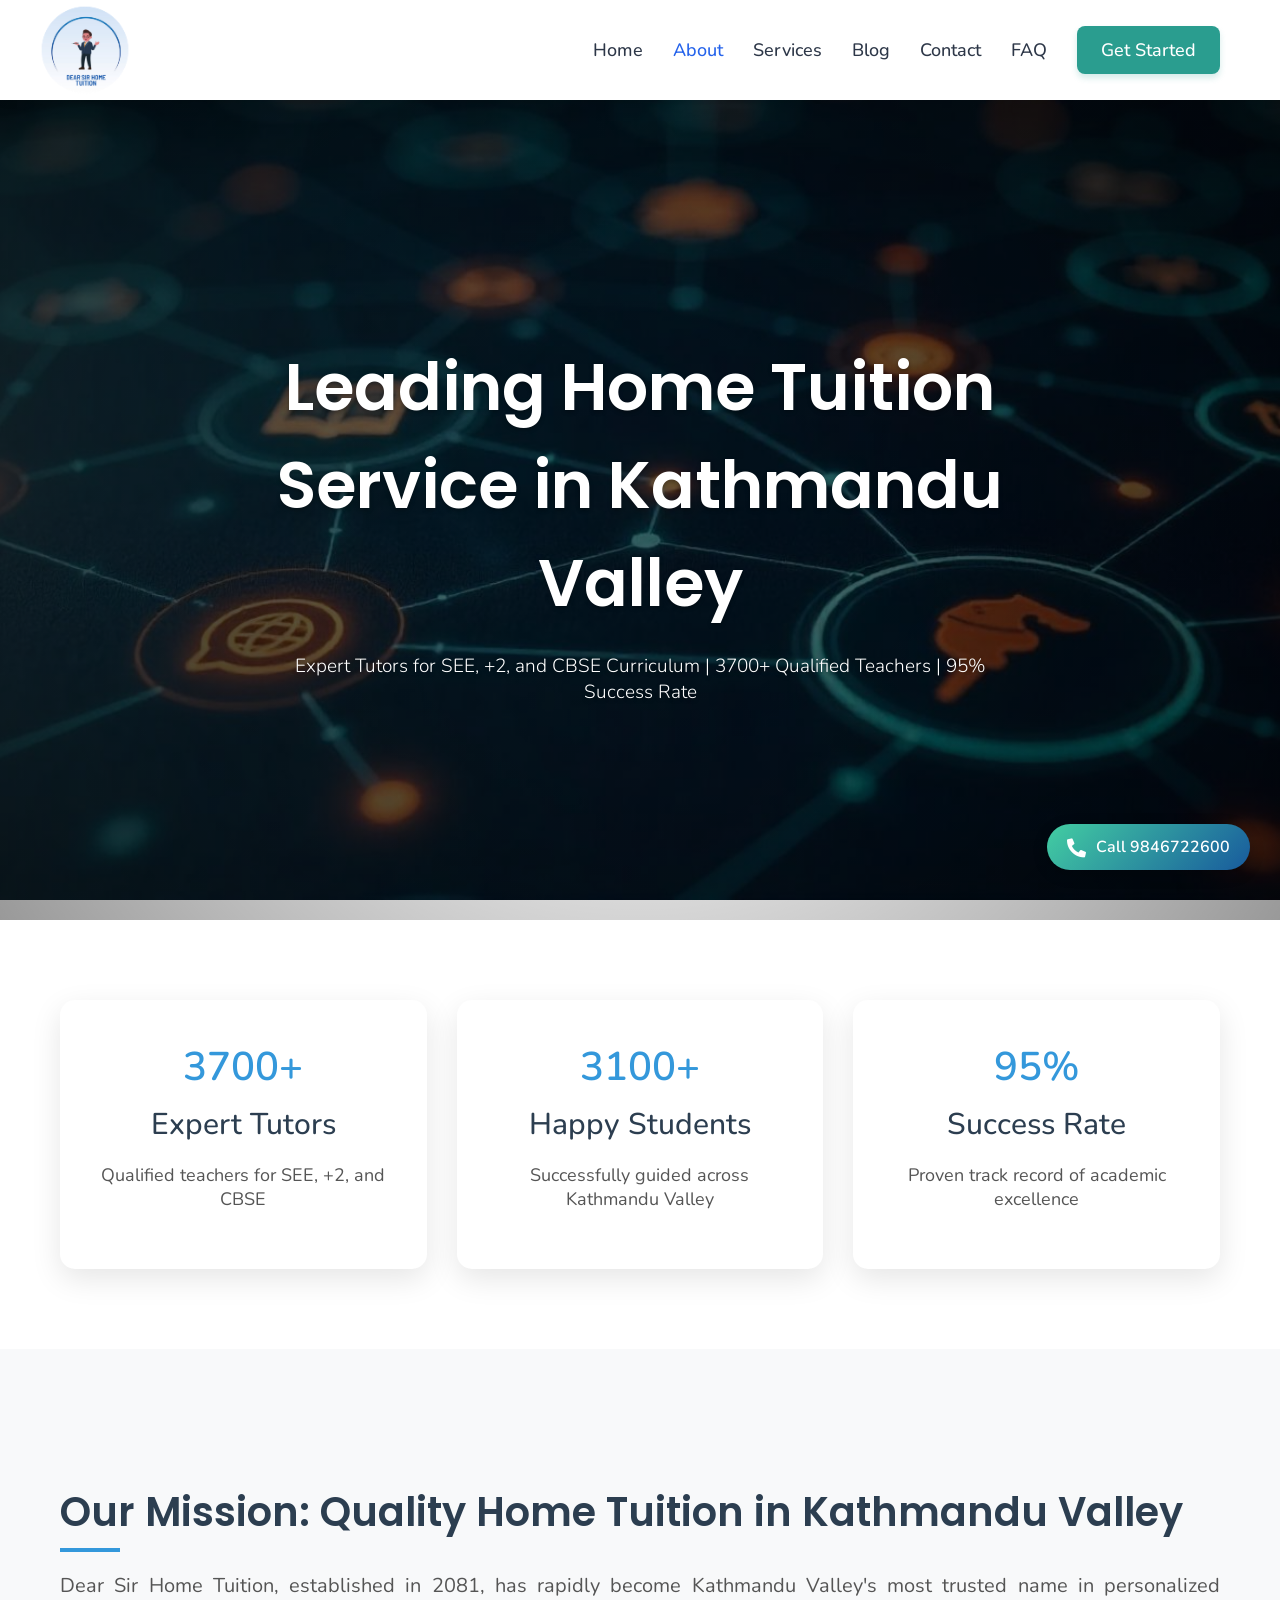
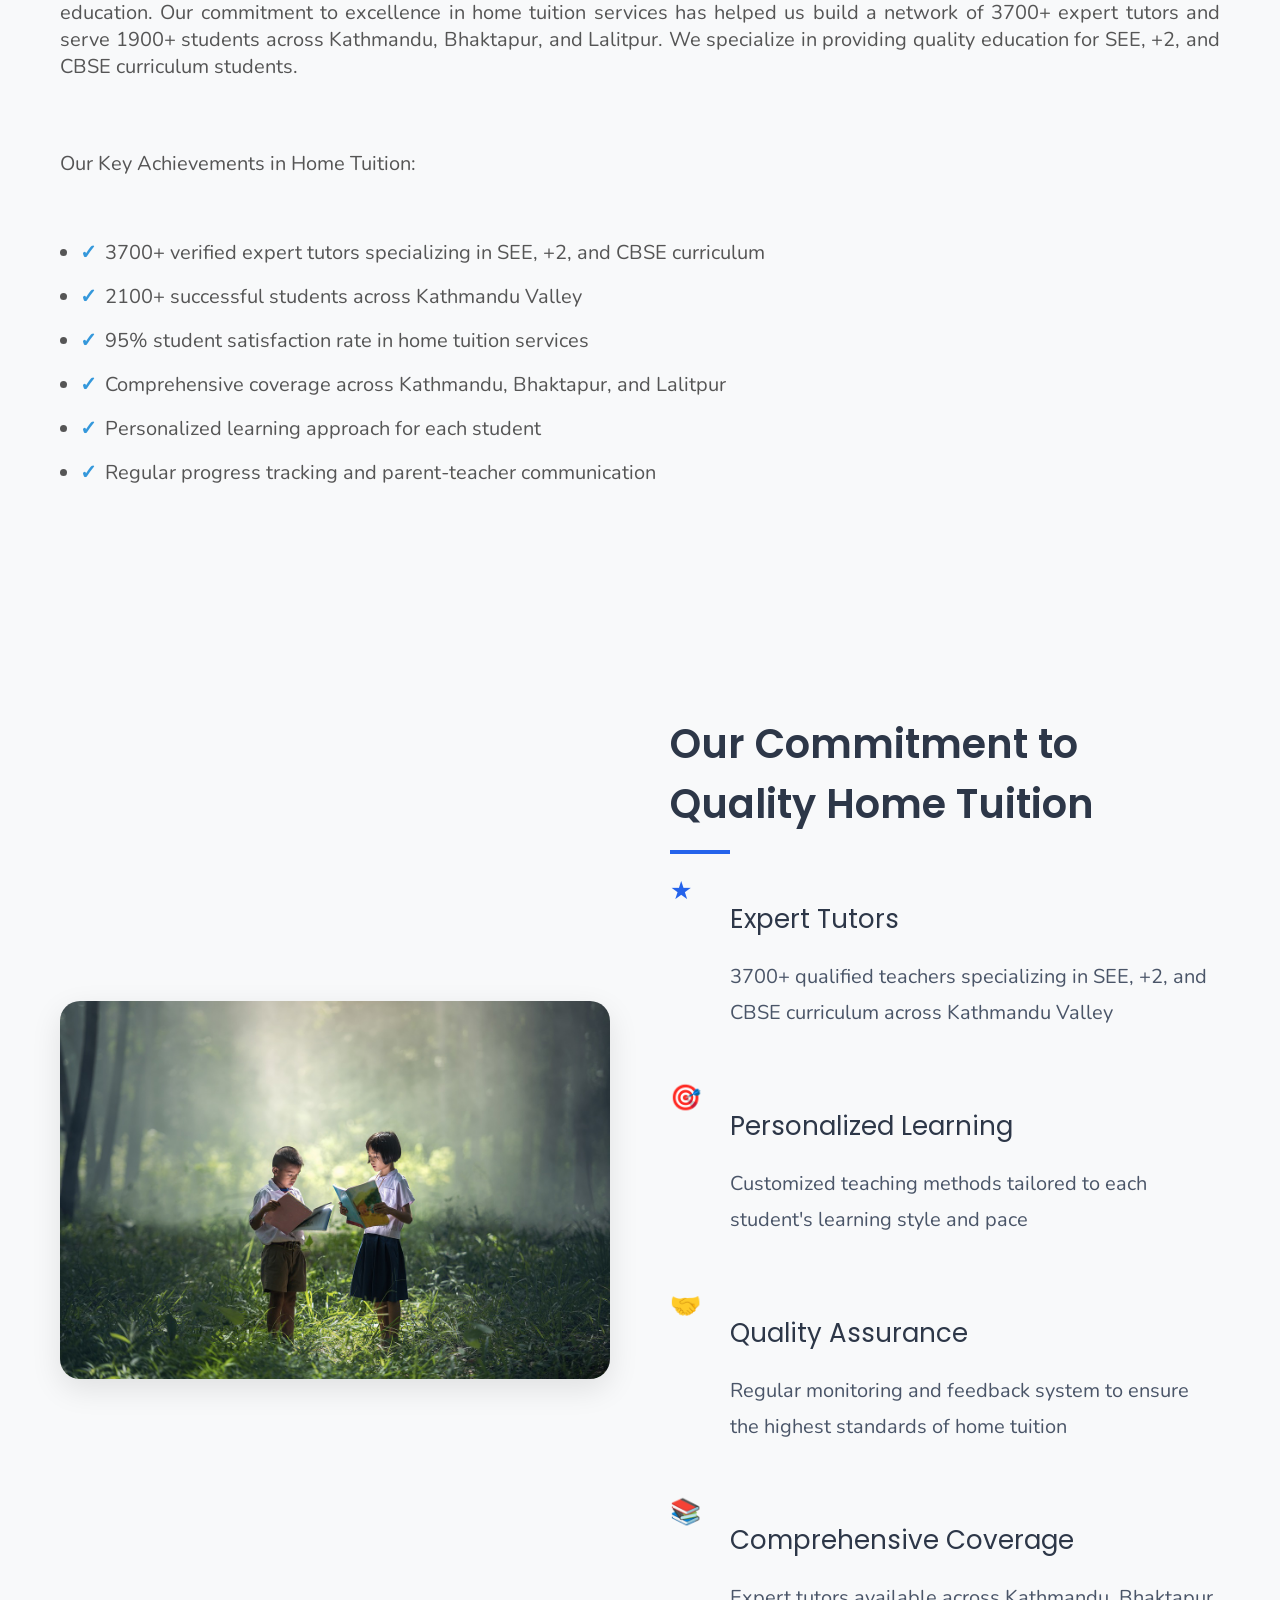
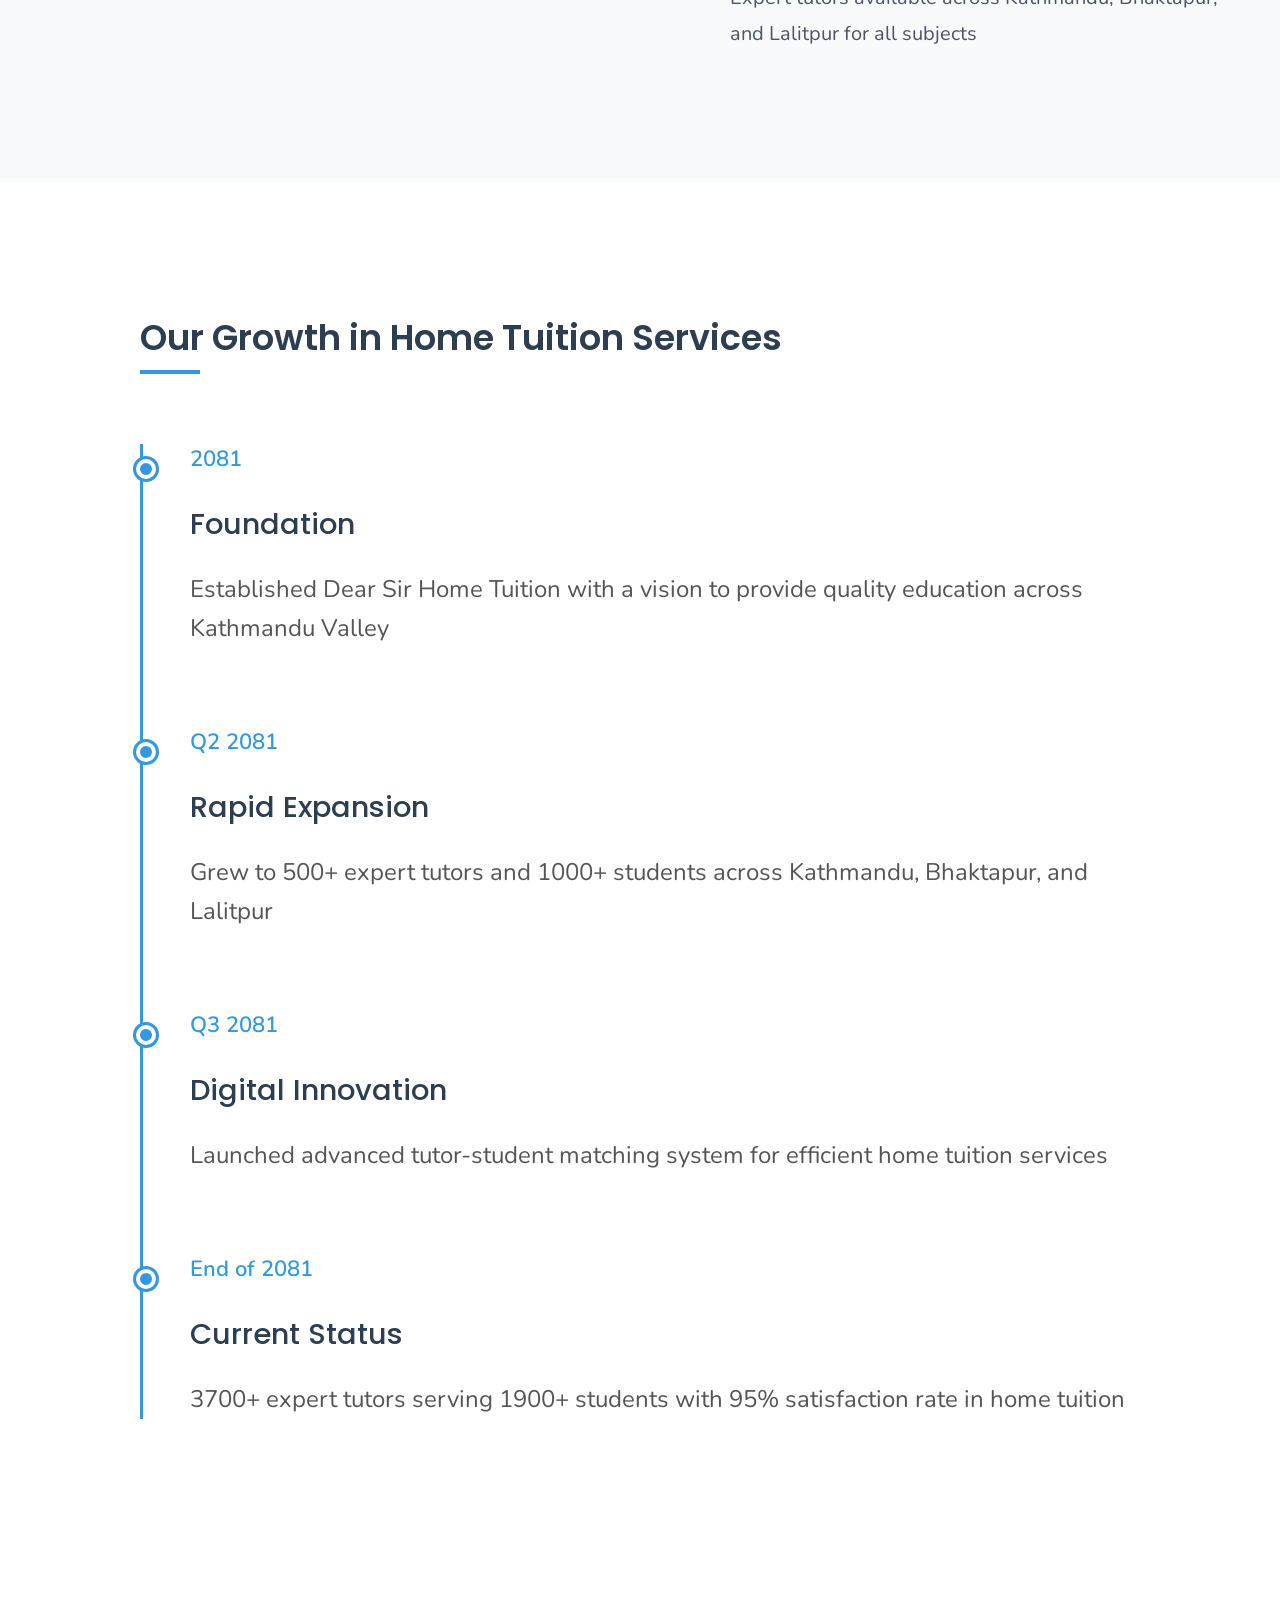
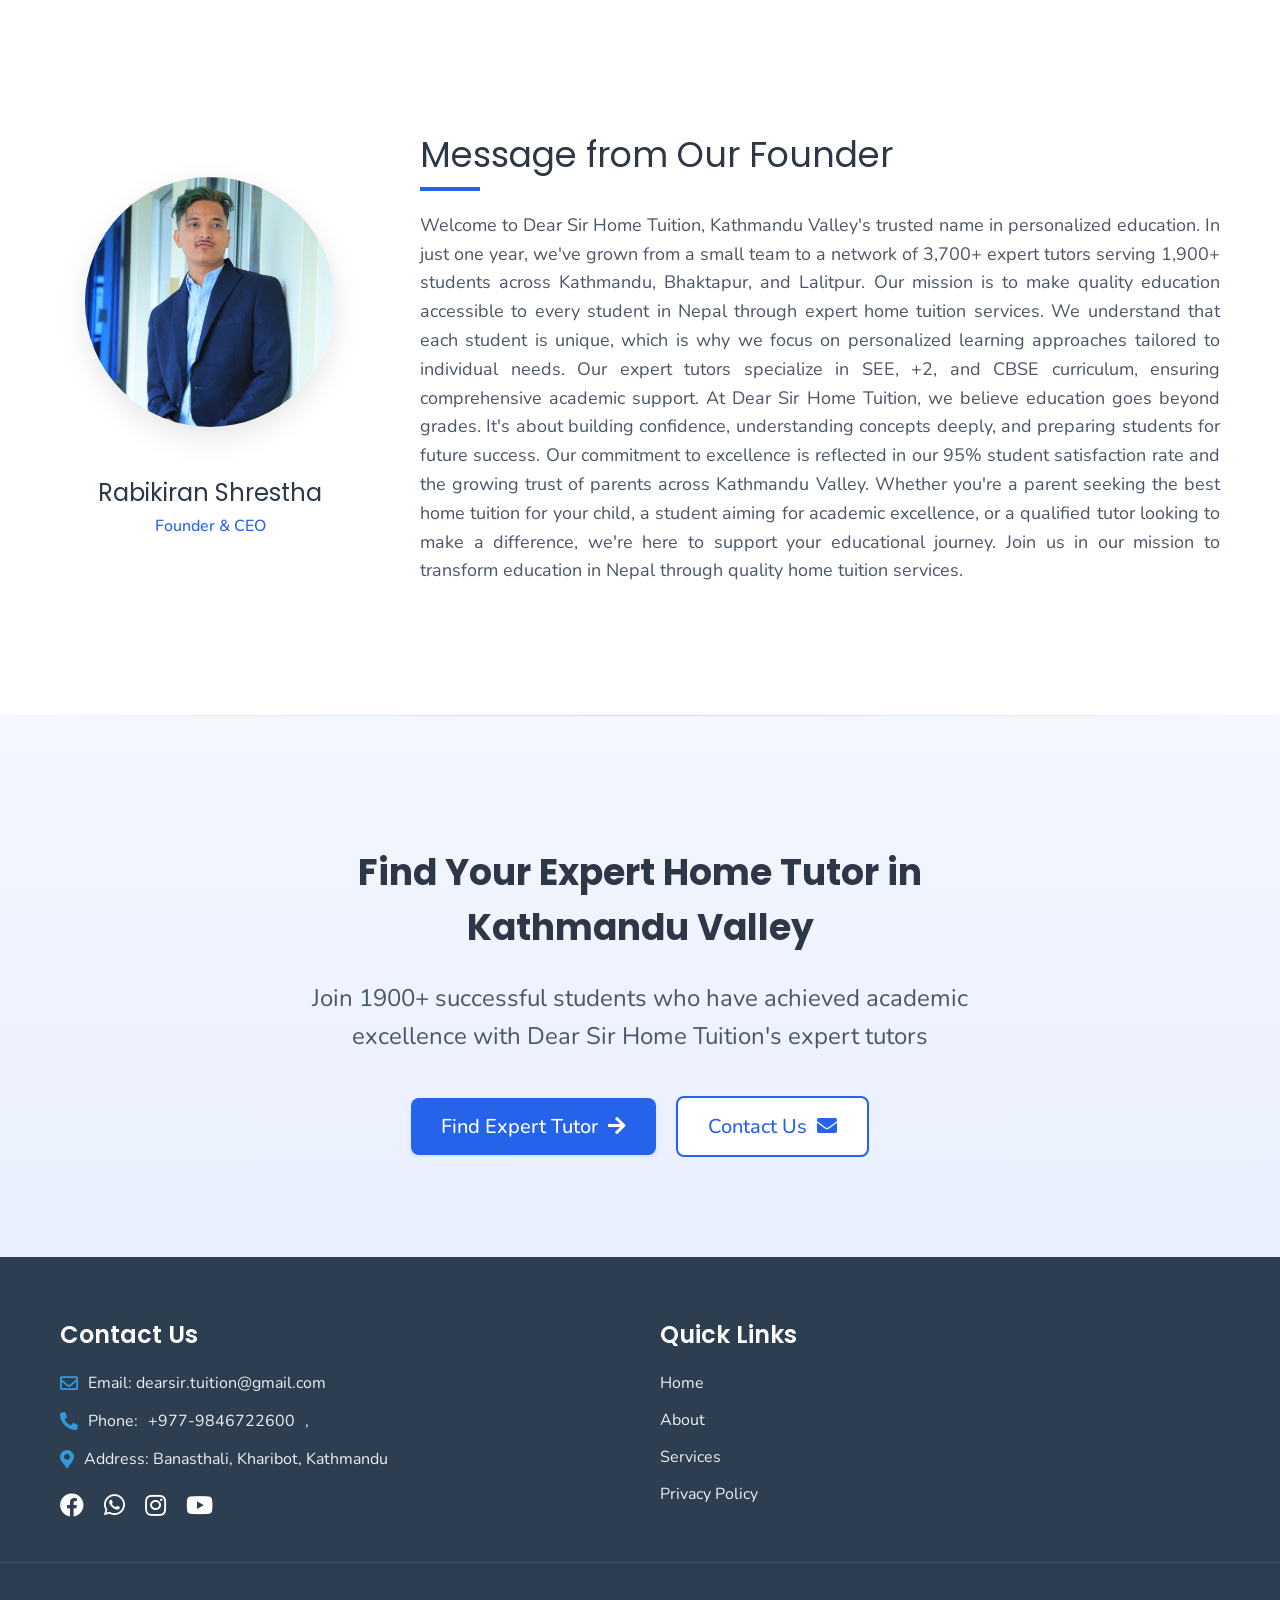
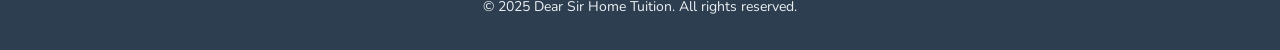
==== commit 4507589c: "Update about.html" ====
--- a/about.html
+++ b/about.html
@@ -15,8 +15,113 @@
     
     <meta charset="UTF-8">
     <meta name="viewport" content="width=device-width, initial-scale=1.0">
-    <title>About Us - Dear Sir Home Tuition</title>
-
+    <title>About Dear Sir Home Tuition | Expert Tutors in Kathmandu Valley</title>
+
+    <!-- Primary Meta Tags -->
+    <meta name="title" content="About Dear Sir Home Tuition | Expert Tutors in Kathmandu Valley">
+    <meta name="description" content="Learn about Dear Sir Home Tuition's mission to provide quality education in Kathmandu Valley. 3700+ expert tutors, 1900+ successful students, and 95% satisfaction rate. Specialized in SEE, +2, and CBSE curriculum.">
+    <meta name="keywords" content="home tuition kathmandu, about dear sir tuition, best tutors kathmandu, SEE tuition, +2 tuition, CBSE tuition, private tutors kathmandu, home teachers">
+    <meta name="author" content="Dear Sir Home Tuition">
+    <meta name="robots" content="index, follow">
+    <meta name="language" content="English">
+    <meta name="revisit-after" content="7 days">
+    <meta name="geo.region" content="NP">
+    <meta name="geo.placename" content="Kathmandu">
+    
+    <!-- Open Graph Meta Tags -->
+    <meta property="og:title" content="About Dear Sir Home Tuition | Expert Tutors in Kathmandu Valley">
+    <meta property="og:description" content="Learn about Dear Sir Home Tuition's mission to provide quality education in Kathmandu Valley. 3700+ expert tutors, 1900+ successful students, and 95% satisfaction rate.">
+    <meta property="og:image" content="https://dearsirhometuition.com/image/about_bg2.png">
+    <meta property="og:url" content="https://dearsirhometuition.com/about.html">
+    <meta property="og:type" content="website">
+    
+    <!-- Twitter Card Meta Tags -->
+    <meta name="twitter:card" content="summary_large_image">
+    <meta name="twitter:title" content="About Dear Sir Home Tuition | Expert Tutors">
+    <meta name="twitter:description" content="Learn about Dear Sir Home Tuition's mission to provide quality education in Kathmandu Valley. 3700+ expert tutors, 1900+ successful students.">
+    <meta name="twitter:image" content="https://dearsirhometuition.com/image/about_bg2.png">
+
+    <!-- Canonical URL -->
+    <link rel="canonical" href="https://dearsirhometuition.com/about.html">
+
+    <!-- Structured Data -->
+    <script type="application/ld+json">
+    {
+      "@context": "https://schema.org",
+      "@type": "AboutPage",
+      "mainEntity": {
+        "@type": "Organization",
+        "name": "Dear Sir Home Tuition",
+        "description": "Dear Sir Home Tuition provides expert home tuition services across Kathmandu Valley, specializing in SEE, +2, and CBSE curriculum.",
+        "url": "https://dearsirhometuition.com",
+        "logo": "https://dearsirhometuition.com/image/logo.png",
+        "foundingDate": "2081",
+        "founder": {
+          "@type": "Person",
+          "name": "Rabikiran Shrestha",
+          "jobTitle": "Founder & CEO"
+        },
+        "address": {
+          "@type": "PostalAddress",
+          "streetAddress": "Banasthali, Kharibot",
+          "addressLocality": "Kathmandu",
+          "addressRegion": "Bagmati",
+          "postalCode": "33300",
+          "addressCountry": "NP"
+        },
+        "contactPoint": {
+          "@type": "ContactPoint",
+          "telephone": "+9779846722600",
+          "contactType": "Customer Service",
+          "areaServed": "NP",
+          "availableLanguage": ["English", "Nepali"]
+        },
+        "aggregateRating": {
+          "@type": "AggregateRating",
+          "ratingValue": "4.9",
+          "reviewCount": "122",
+          "bestRating": "5"
+        },
+        "numberOfEmployees": "3700",
+        "areaServed": [
+          { "@type": "City", "name": "Kathmandu" },
+          { "@type": "City", "name": "Bhaktapur" },
+          { "@type": "City", "name": "Lalitpur" }
+        ],
+        "hasOfferCatalog": {
+          "@type": "OfferCatalog",
+          "name": "Home Tuition Services",
+          "itemListElement": [
+            {
+              "@type": "Offer",
+              "itemOffered": {
+                "@type": "Service",
+                "name": "SEE Home Tuition",
+                "description": "Expert tuition for SEE students in Kathmandu Valley"
+              }
+            },
+            {
+              "@type": "Offer",
+              "itemOffered": {
+                "@type": "Service",
+                "name": "+2 Home Tuition",
+                "description": "Specialized tuition for +2 students in Kathmandu Valley"
+              }
+            },
+            {
+              "@type": "Offer",
+              "itemOffered": {
+                "@type": "Service",
+                "name": "CBSE Home Tuition",
+                "description": "Quality tuition for CBSE students in Kathmandu Valley"
+              }
+            }
+          ]
+        }
+      }
+    }
+    </script>
+    
     <!-- Same font and style imports as index.html -->
     <link rel="preconnect" href="https://fonts.googleapis.com">
     <link rel="preconnect" href="https://fonts.gstatic.com" crossorigin>
@@ -161,6 +266,12 @@
             font-size: 3em !important;
             color: #2c3e50;
             font-weight: 500;
+        }
+
+        .stat-desc {
+            font-size: 1.8em !important;
+            color: #555;
+            font-weight: 400;
         }
 
         /* Mission Section Styles */
@@ -777,8 +888,8 @@
     <!-- About Hero Section -->
     <section class="about-hero">
         <div class="about-hero-content">
-            <h1>Transforming Education</h1>
-            <p>Empowering Nepal's Future in Home Tuition Through Personalized Learning</p>
+            <h1>Leading Home Tuition Service in Kathmandu Valley</h1>
+            <p>Expert Tutors for SEE, +2, and CBSE Curriculum | 3700+ Qualified Teachers | 95% Success Rate</p>
         </div>
     </section>
 
@@ -787,14 +898,17 @@
             <div class="stat-card">
                 <div class="stat-number">3700+</div>
                 <div class="stat-label">Expert Tutors</div>
+                <p class="stat-desc">Qualified teachers for SEE, +2, and CBSE</p>
             </div>
             <div class="stat-card">
-                <div class="stat-number">1900+</div>
+                <div class="stat-number">3100+</div>
                 <div class="stat-label">Happy Students</div>
+                <p class="stat-desc">Successfully guided across Kathmandu Valley</p>
             </div>
             <div class="stat-card">
                 <div class="stat-number">95%</div>
                 <div class="stat-label">Success Rate</div>
+                <p class="stat-desc">Proven track record of academic excellence</p>
             </div>
         </div>
     </section>
@@ -804,21 +918,19 @@
         <div class="container">
             <div class="mission-content">
                 <div class="mission-text">
-                    <h2>Our Mission</h2>
-                    <p class="intro-text">Though we're young, established just a year ago,
-                         Dear Sir Home Tuition has quickly become a trusted name in personalized education 
-                         across Kathmandu Valley. Our rapid growth and high success rate demonstrate our
-                          commitment to transforming education through innovative approaches and dedicated
-                           expert tutors. <b> Our mission is to bring quality education to every child in Nepal, 
-                            ensuring that no one needs to worry about the standard of their learning.</b>
+                    <h2>Our Mission: Quality Home Tuition in Kathmandu Valley</h2>
+                    <p class="intro-text">
+                        Dear Sir Home Tuition, established in 2081, has rapidly become Kathmandu Valley's most trusted name in personalized education. Our commitment to excellence in home tuition services has helped us build a network of 3700+ expert tutors and serve 1900+ students across Kathmandu, Bhaktapur, and Lalitpur. We specialize in providing quality education for SEE, +2, and CBSE curriculum students.
                     </p>
-                    <p class="achievement-list2">In just one year, we've successfully:</p>
+                    <p class="achievement-list2">Our Key Achievements in Home Tuition:</p>
 
                     <ul class="achievement-list">
-                        <li>Built a network of 3700+ verified expert tutors</li>
-                        <li>Helped 1900+ students achieve their academic goals</li>
-                        <li>Maintained a 95% student satisfaction rate</li>
-                        <li>Expanded our services across Kathmandu Valley</li>
+                        <li>3700+ verified expert tutors specializing in SEE, +2, and CBSE curriculum</li>
+                        <li>2100+ successful students across Kathmandu Valley</li>
+                        <li>95% student satisfaction rate in home tuition services</li>
+                        <li>Comprehensive coverage across Kathmandu, Bhaktapur, and Lalitpur</li>
+                        <li>Personalized learning approach for each student</li>
+                        <li>Regular progress tracking and parent-teacher communication</li>
                     </ul>
                 </div>
             </div>
@@ -831,40 +943,40 @@
     <section class="values-section">
         <div class="values-container">
             <div class="values-image">
-                <img src="image/about_mission.jpg" alt="Our Values" class="mission-img">
+                <img src="image/about_mission.jpg" alt="Dear Sir Home Tuition - Expert Tutors in Kathmandu Valley" class="mission-img">
             </div>
             <div class="values-content">
-                <h2>Our Values</h2>
+                <h2>Our Commitment to Quality Home Tuition</h2>
                 
                 <div class="value-item">
                     <div class="value-icon">★</div>
                     <div class="value-text">
-                        <h3>Excellence</h3>
-                        <p>Committed to delivering the highest quality education</p>
+                        <h3>Expert Tutors</h3>
+                        <p>3700+ qualified teachers specializing in SEE, +2, and CBSE curriculum across Kathmandu Valley</p>
                     </div>
                 </div>
 
                 <div class="value-item">
                     <div class="value-icon">🎯</div>
                     <div class="value-text">
-                        <h3>Personalization</h3>
-                        <p>Tailored learning approaches for each student</p>
+                        <h3>Personalized Learning</h3>
+                        <p>Customized teaching methods tailored to each student's learning style and pace</p>
                     </div>
                 </div>
 
                 <div class="value-item">
                     <div class="value-icon">🤝</div>
                     <div class="value-text">
-                        <h3>Trust</h3>
-                        <p>Building lasting relationships with students and parents</p>
+                        <h3>Quality Assurance</h3>
+                        <p>Regular monitoring and feedback system to ensure the highest standards of home tuition</p>
                     </div>
                 </div>
 
                 <div class="value-item">
                     <div class="value-icon">📚</div>
                     <div class="value-text">
-                        <h3>Growth</h3>
-                        <p>Fostering continuous learning and development</p>
+                        <h3>Comprehensive Coverage</h3>
+                        <p>Expert tutors available across Kathmandu, Bhaktapur, and Lalitpur for all subjects</p>
                     </div>
                 </div>
             </div>
@@ -873,30 +985,30 @@
 
     <!-- Our Journey Section -->
     <section class="journey-section">
-        <h2>Our Journey</h2>
+        <h2>Our Growth in Home Tuition Services</h2>
         <div class="timeline">
             <div class="timeline-item">
                 <div class="year">2081</div>
                 <h3>Foundation</h3>
-                <p>Started with a vision to transform home tuition in Kathmandu Valley</p>
+                <p>Established Dear Sir Home Tuition with a vision to provide quality education across Kathmandu Valley</p>
             </div>
 
             <div class="timeline-item">
                 <div class="year">Q2 2081</div>
-                <h3>Initial Growth</h3>
-                <p>Expanded to 500+ registered tutors and 1000+ students</p>
+                <h3>Rapid Expansion</h3>
+                <p>Grew to 500+ expert tutors and 1000+ students across Kathmandu, Bhaktapur, and Lalitpur</p>
             </div>
 
             <div class="timeline-item">
                 <div class="year">Q3 2081</div>
-                <h3>Digital Platform</h3>
-                <p>Launched our digital platform for seamless tutor-student matching</p>
+                <h3>Digital Innovation</h3>
+                <p>Launched advanced tutor-student matching system for efficient home tuition services</p>
             </div>
 
             <div class="timeline-item">
                 <div class="year">End of 2081</div>
-                <h3>Today</h3>
-                <p>Serving 2000+ students with 1000+ expert tutors across Kathmandu Valley</p>
+                <h3>Current Status</h3>
+                <p>3700+ expert tutors serving 1900+ students with 95% satisfaction rate in home tuition</p>
             </div>
         </div>
     </section>
@@ -906,7 +1018,7 @@
         <div class="container">
             <div class="ceo-message-content">
                 <div class="ceo-image">
-                    <img src="image/Rabikiran_Shrestha2.jpg" alt="Rabikiran Shrestha" class="ceo-img">
+                    <img src="image/Rabikiran_Shrestha2.jpg" alt="Rabikiran Shrestha - Founder & CEO of Dear Sir Home Tuition" class="ceo-img">
                     <div class="ceo-info">
                         <h3>Rabikiran Shrestha</h3>
                         <span class="ceo-role">Founder & CEO</span>
@@ -914,22 +1026,18 @@
                 </div>
                 
                 <div class="message-content">
-                    <h2>Message from CEO</h2>
+                    <h2>Message from Our Founder</h2>
                     <p class="message-text">
-                        I’m truly grateful to welcome you to Dear Sir Home Tuition. What started just a year ago has now grown into a strong and trusted community of 3,700+ expert tutors and 1900+ happy students across Kathmandu Valley.
-
-Our goal is simple: to make quality education accessible to every child in Nepal. We believe that every student is unique, and with the right guidance, they can achieve amazing things. That’s why we focus on personalized learning, where each child gets the attention and support they need to succeed.
-
-Education isn’t just about getting good grades—it’s about building confidence, understanding concepts, and preparing for a bright future. At Dear Sir Home Tuition, we are committed to providing expert tutors, a reliable learning system, and a supportive environment to help students reach their full potential.
-
-This is just the beginning of our journey. If you’re a parent looking for the best education for your child, a student aiming for success, or a tutor who wants to make a difference, we’re here for you.
-
-Thank you for trusting us. Together, let’s create a better future through education.
+                        Welcome to Dear Sir Home Tuition, Kathmandu Valley's trusted name in personalized education. In just one year, we've grown from a small team to a network of 3,700+ expert tutors serving 1,900+ students across Kathmandu, Bhaktapur, and Lalitpur.
+
+Our mission is to make quality education accessible to every student in Nepal through expert home tuition services. We understand that each student is unique, which is why we focus on personalized learning approaches tailored to individual needs. Our expert tutors specialize in SEE, +2, and CBSE curriculum, ensuring comprehensive academic support.
+
+At Dear Sir Home Tuition, we believe education goes beyond grades. It's about building confidence, understanding concepts deeply, and preparing students for future success. Our commitment to excellence is reflected in our 95% student satisfaction rate and the growing trust of parents across Kathmandu Valley.
+
+Whether you're a parent seeking the best home tuition for your child, a student aiming for academic excellence, or a qualified tutor looking to make a difference, we're here to support your educational journey.
+
+Join us in our mission to transform education in Nepal through quality home tuition services.
                     </p>
-                  <!--  <button class="see-more-btn" onclick="window.location.href='blog.html#ceo-message'">
-                        See More 
-                        <i class="fas fa-arrow-right"></i>
-                    </button> -->
                 </div>
             </div>
         </div>
@@ -941,15 +1049,15 @@
     <section class="ready-start-section">
         <div class="container">
             <div class="ready-start-content">
-                <h2>Ready to Start Your Learning Journey?</h2>
-                <p>Join thousands of successful students who have transformed their academic performance with Dear Sir Home Tuition</p>
+                <h2>Find Your Expert Home Tutor in Kathmandu Valley</h2>
+                <p>Join 1900+ successful students who have achieved academic excellence with Dear Sir Home Tuition's expert tutors</p>
                 
                 <div class="cta-buttons">
                     <a href="Apply/parent.html" class="cta-btn primary">
-                        Find A Tutor
+                        Find Expert Tutor
                         <i class="fas fa-arrow-right"></i>
                     </a>
-                    <a href="https://wa.me/+9779767478036" class="cta-btn secondary">
+                    <a href="https://wa.me/+9779846722600" class="cta-btn secondary">
                         Contact Us
                         <i class="fas fa-envelope"></i>
                     </a>
@@ -973,12 +1081,12 @@
           </p>
           <p>
             <i class="fas fa-phone-alt"></i>
-            Phone: <a href="tel:+9779767478036">+977-9767478036</a>,
-            <a href="tel:+9779803941210">+977-9803941210</a>
+            Phone: <a href="tel:+9779846722600">+977-9846722600</a>,
+            
           </p>
           <p>
             <i class="fas fa-map-marker-alt"></i>
-            Address: Banasthali, Kharibot
+            Address: Banasthali, Kharibot, Kathmandu
           </p>
         </div>
         <!-- Social Media Links -->
@@ -1013,7 +1121,7 @@
   </a>
     <!-- Copyright -->
     <div class="footer-bottom">
-      <p>&copy; 2024 Dear Sir Home Tuition. All rights reserved.</p>
+      <p>&copy; 2025 Dear Sir Home Tuition. All rights reserved.</p>
     </div>
   </footer>
   
